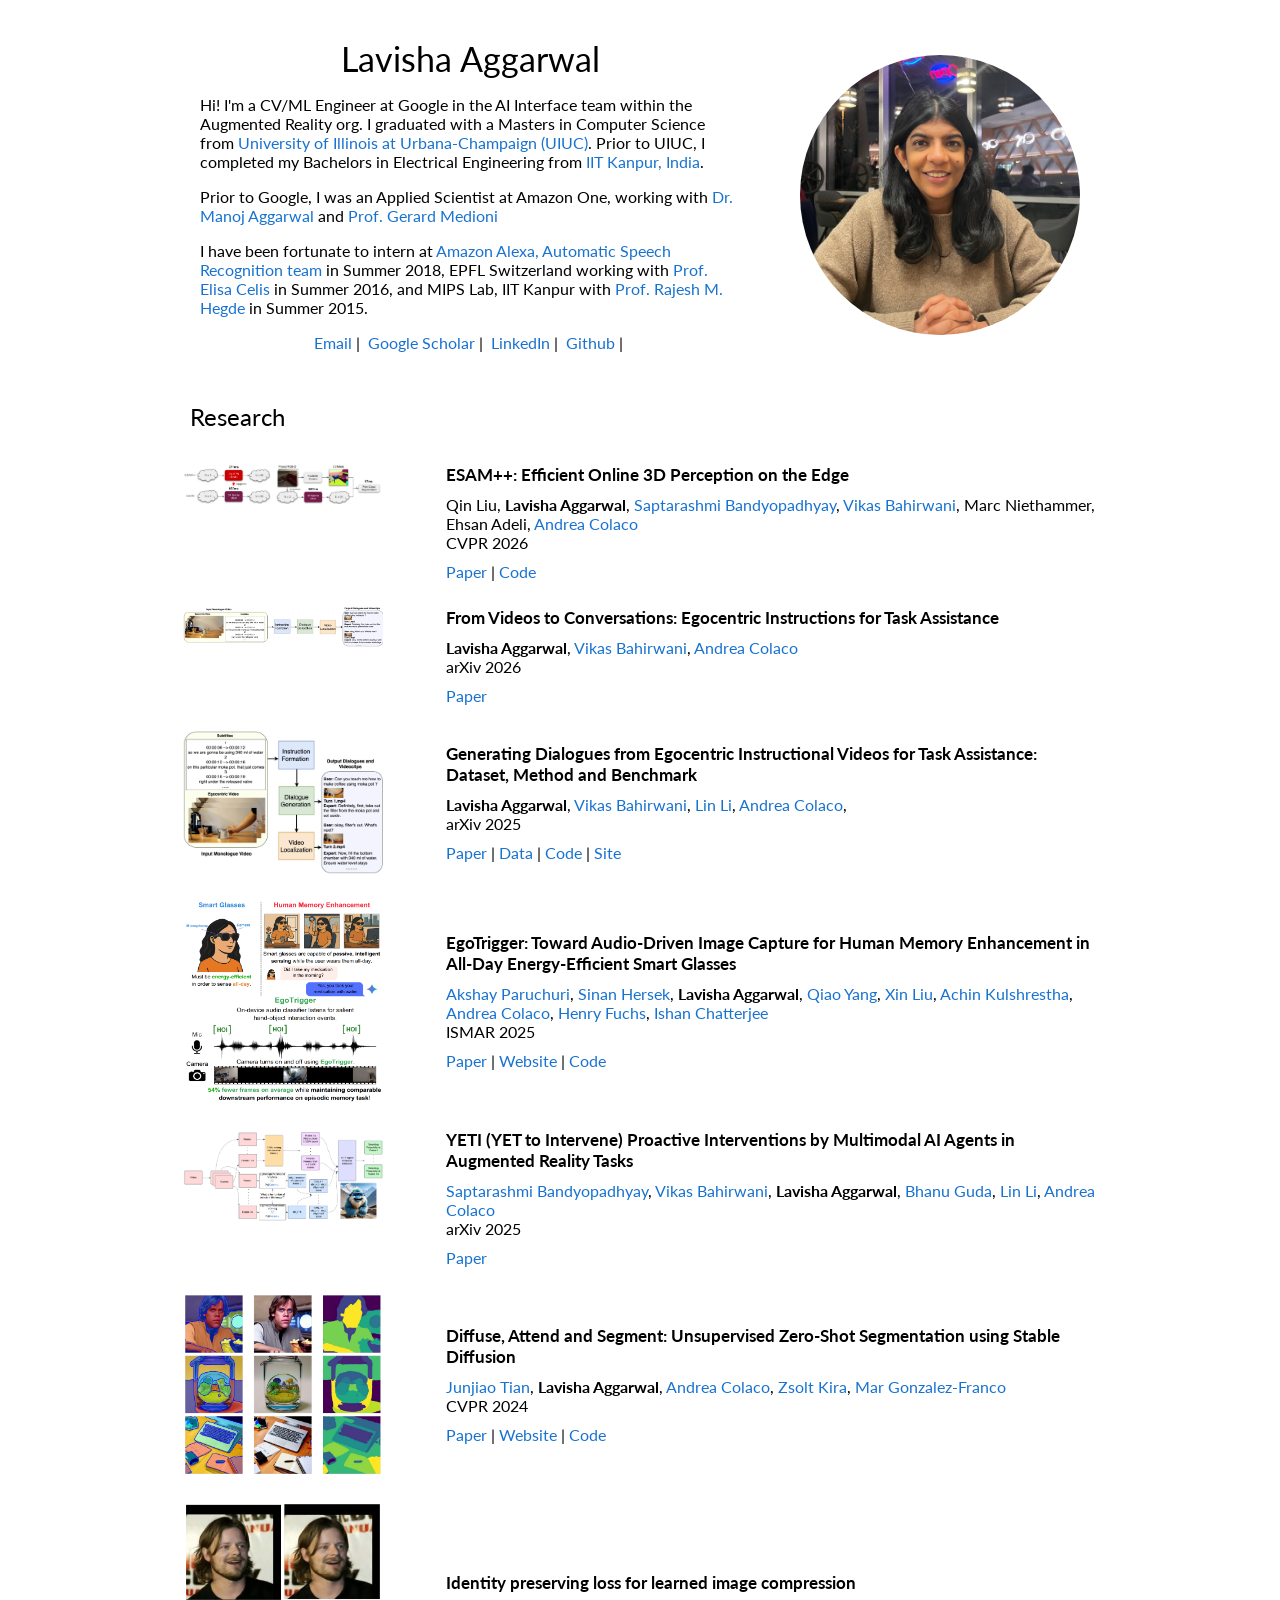
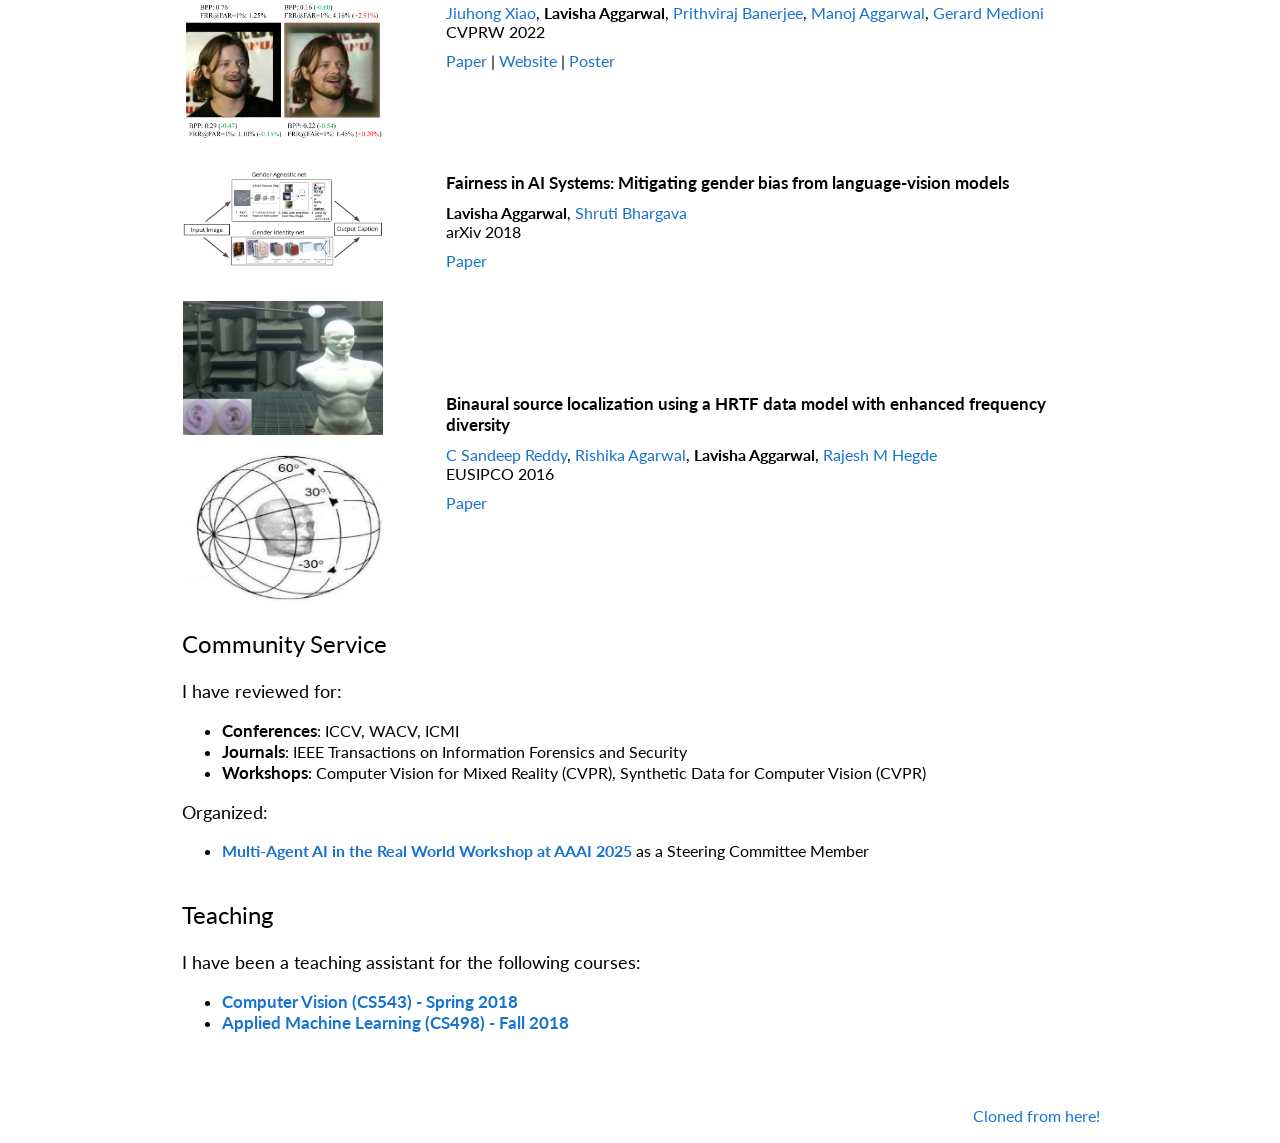
==== index.html @ 03c6832a "Update ESAM++ to published CVPR 2026 venue and paper link - Venue: arXiv 2026 -> CVPR 2026 - Paper l" ====
<!DOCTYPE HTML PUBLIC "-//W3C//DTD HTML 4.01 Transitional//EN">
<html lang="en">

<head>
  <meta http-equiv="Content-Type" content="text/html; charset=UTF-8">
  <meta name="viewport" content="width=device-width, initial-scale=1">
  <meta name="description" content="Lavisha Aggarwal — CV/ML Engineer at Google (AI Interface team, Augmented Reality). MS in Computer Science from UIUC, BTech in Electrical Engineering from IIT Kanpur. Research in computer vision and machine learning.">
  <meta name="author" content="Lavisha Aggarwal">
  <link rel="canonical" href="https://lavishaaggarwal.github.io/">
  <meta name="generator" content="HTML Tidy for Linux/x86 (vers 11 February 2007), see www.w3.org">
  <meta name="google-site-verification" content="XXjK99sZKdpFN8kxwbglvDK8Gbhanfx-QfZGGG_TU1M" />
  <style type="text/css">
    /* Color scheme stolen from Sergey Karayev */

    a {
      color: #1772d0;
      text-decoration: none;
    }

    a:focus,
    a:hover {
      color: #f09228;
      text-decoration: none;
    }

    body,
    td,
    th,
    tr,
    p,
    a {
      font-family: 'Lato', Verdana, Helvetica, sans-serif;
      font-size: 16px
    }

    strong {
      font-family: 'Lato', Verdana, Helvetica, sans-serif;
      font-size: 16px;
    }

    heading {
      font-family: 'Lato', Verdana, Helvetica, sans-serif;
      font-size: 24px;
    }

    papertitle {
      font-family: 'Lato', Verdana, Helvetica, sans-serif;
      font-size: 17px;
      font-weight: 700
    }

    name,
    h1.name {
      font-family: 'Lato', Verdana, Helvetica, sans-serif;
      font-size: 34px;
    }

    h1.name {
      display: inline;
      font-weight: normal;
      margin: 0;
    }

    #paper_img {
      width: 200px;
    }

    .fade {
      transition: opacity .2s ease-in-out;
      -moz-transition: opacity .2s ease-in-out;
      -webkit-transition: opacity .2s ease-in-out;
    }

    span.highlight {
      background-color: #ffffd0;
    }
  </style>
  <title>Lavisha Aggarwal</title>
  <link href='https://fonts.googleapis.com/css?family=Lato:400,700,400italic,700italic' rel='stylesheet' type='text/css'>
  <script type="application/ld+json">
  {
    "@context": "https://schema.org",
    "@type": "Person",
    "name": "Lavisha Aggarwal",
    "url": "https://lavishaaggarwal.github.io/",
    "image": "https://lavishaaggarwal.github.io/images/lavisha.jpg",
    "jobTitle": "CV/ML Engineer",
    "worksFor": { "@type": "Organization", "name": "Google" },
    "alumniOf": [
      { "@type": "CollegeOrUniversity", "name": "University of Illinois at Urbana-Champaign" },
      { "@type": "CollegeOrUniversity", "name": "Indian Institute of Technology Kanpur" }
    ],
    "knowsAbout": ["Computer Vision", "Machine Learning", "Augmented Reality"],
    "sameAs": [
      "https://scholar.google.com/citations?user=YTenfMsAAAAJ&hl=en",
      "https://www.linkedin.com/in/lavisha",
      "https://www.github.com/lavishaaggarwal"
    ]
  }
  </script>
</head>

<body>
  <table width="940" border="0" align="center" cellspacing="0" cellpadding="0">
    <tr>
      <td>
        <table width="100%" align="center" border="0" cellspacing="0" cellpadding="30">
          <tr>
            <td width="67%" valign="middle">
              <div align="center">
                <h1 class="name">Lavisha Aggarwal</h1>
              </div>
              <p>
              	Hi! I'm a CV/ML Engineer at Google in the AI Interface team within the Augmented Reality org. I graduated with a Masters in Computer Science from <a href="https://illinois.edu/">University of Illinois at Urbana-Champaign (UIUC)</a>. Prior to UIUC, I completed my Bachelors in Electrical Engineering from <a href="http://iitk.ac.in/">IIT Kanpur, India</a>.

              	<p>Prior to Google, I was an Applied Scientist at Amazon One, working with <a href="https://acr.iitbombay.org/awards/dr-manoj-aggarwal/">Dr. Manoj Aggarwal </a> and <a href="https://viterbi.usc.edu/directory/faculty/Medioni/Gerard/">Prof. Gerard Medioni</a> 
              </p>
              <p> I have been fortunate to intern at <a href="https://www.amazon.science/tag/alexa/">Amazon Alexa, Automatic Speech Recognition team</a> in Summer 2018, EPFL Switzerland working with <a href="https://statistics.yale.edu/people/elisa-celis/">Prof. Elisa Celis </a> in Summer 2016, and MIPS Lab, IIT Kanpur with <a href="https://rajeshmhegde.com/">Prof. Rajesh M. Hegde </a> in Summer 2015.  
              <p align=center>
                <a href="mailto:lavishaaggarwal1995@gmail.com">Email</a>&nbsp|&nbsp
                <!-- <a href="files/Resume_LavishaAggarwal_2025.pdf">Resume</a>&nbsp|&nbsp -->
                <a href="https://scholar.google.com/citations?user=YTenfMsAAAAJ&hl=en">Google Scholar</a>&nbsp|&nbsp
                <a href="https://www.linkedin.com/in/lavisha">LinkedIn</a>&nbsp|&nbsp
                <a href="https://www.github.com/lavishaaggarwal">Github</a>&nbsp|&nbsp
              </p>
            </td>
            <td width="28%">
              <img width="100%" src="images/lavisha.jpg"
                style="object-fit:cover; width:280px; height:280px; border-radius:50%;">
            </td>
          </tr>
        </table>
        <table width="100%" align="center" border="0" cellspacing="0" cellpadding="20">
          <tr>
            <td width="100%" valign="middle">
              <heading>Research</heading>
            </td>
          </tr>
        </table>
        <!-- width:100%;border:0px;border-spacing:0px;border-collapse:separate;margin-right:auto;margin-left:auto; -->
        <table id="publications" width="100%" align="center" border="0" border-spacing="0" border-collapse="separate"
          cellspacing="0" cellpadding="13">
          <!-- <tr onmouseout="rn_stop()" onmouseover="rn_start()" bgcolor="#ffffd0"> -->
          <!-- <tr bgcolor="#ffffd0"> -->
          <tr>
            <td width="28%" valign="top">
              <img id="paper_img" src='images/esam.png'>
            </td>
            <td width="75%" valign="center">
              <papertitle>ESAM++: Efficient Online 3D Perception on the Edge
              </papertitle>
              <div style="height:10px;font-size:1px;">&nbsp;</div>
              Qin Liu,
              <strong>Lavisha Aggarwal</strong>,
              <a href="https://sites.google.com/corp/view/saptarashmi/">Saptarashmi Bandyopadhyay</a>,
              <a href="https://scholar.google.com/citations?hl=en&user=88-1Y7EAAAAJ">Vikas Bahirwani</a>,
              Marc Niethammer,
              Ehsan Adeli,
              <a href="https://andreacolaco.info/">Andrea Colaco</a>
              <br>
              CVPR 2026
              <div style="height:10px;font-size:1px;">&nbsp;</div>
                <a href="https://openaccess.thecvf.com/content/CVPR2026/html/Liu_ESAM_Efficient_Online_3D_Perception_on_the_Edge_CVPR_2026_paper.html">Paper</a> | <a href="https://github.com/google/esamplusplus">Code</a>
            </td>
          </tr>
          <tr>
            <td width="28%" valign="top">
              <img id="paper_img" src='images/videos2conversations.png'>
            </td>
            <td width="75%" valign="center">
              <papertitle>From Videos to Conversations: Egocentric Instructions for Task Assistance
              </papertitle>
              <div style="height:10px;font-size:1px;">&nbsp;</div>
              <strong>Lavisha Aggarwal</strong>,
              <a href="https://scholar.google.com/citations?hl=en&user=88-1Y7EAAAAJ">Vikas Bahirwani</a>,
              <a href="https://andreacolaco.info/">Andrea Colaco</a>
              <br>
              arXiv 2026
              <div style="height:10px;font-size:1px;">&nbsp;</div>
                <a href="https://arxiv.org/pdf/2602.01038">Paper</a>
            </td>
          </tr>
		  <tr>
            <td width="28%" valign="top">
              <img id="paper_img" src='images/howtodiv.png'>
            </td>
            <td width="75%" valign="center">
              <papertitle>Generating Dialogues from Egocentric Instructional Videos for Task Assistance: Dataset, Method and Benchmark
              </papertitle>
              <div style="height:10px;font-size:1px;">&nbsp;</div>
              <strong>Lavisha Aggarwal</strong>, 
              <a href="https://scholar.google.com/citations?hl=en&user=88-1Y7EAAAAJ">Vikas Bahirwani</a>, 
              <a href="https://scholar.google.ca/citations?hl=en&user=MYMlFmgAAAAJ">Lin Li</a>,  
              <a href="https://andreacolaco.info/">Andrea Colaco</a>, 
	            <br>
              arXiv 2025
              <div style="height:10px;font-size:1px;">&nbsp;</div>
                <a href="https://arxiv.org/pdf/2508.11192">Paper</a> | <a href="https://github.com/google/howtodiv">Data</a> | <a href="https://github.com/google/howtodiv">Code</a> | <a href="https://research.google/pubs/generating-dialogues-from-egocentric-instructional-videos-for-task-assistance-dataset-method-and-benchmark/">Site</a>
            </td>
          </tr>
		  <tr>
            <td width="28%" valign="top">
              <img id="paper_img" src='images/egotrigger.png'>
            </td>
            <td width="75%" valign="center">
              <papertitle>EgoTrigger: Toward Audio-Driven Image Capture for Human Memory Enhancement in All-Day Energy-Efficient Smart Glasses
              </papertitle>
              <div style="height:10px;font-size:1px;">&nbsp;</div>
              <a href="https://akshayparuchuri.com/">Akshay Paruchuri</a>, 
              <a href="https://scholar.google.com/citations?user=6h2mDBUAAAAJ">Sinan Hersek</a>, 
              <strong>Lavisha Aggarwal</strong>, 
              <a>Qiao Yang</a>, 
              <a href="https://xliucs.github.io/">Xin Liu</a>, 
              <a href="https://research.google/people/achin-ace-kulshrestha">Achin Kulshrestha</a>, 
              <a href="https://andreacolaco.info/">Andrea Colaco</a>, 
              <a href="https://cs.unc.edu/person/henry-fuchs/">Henry Fuchs</a>, 
              <a href="https://research.google/people/ishanchatterjee">Ishan Chatterjee</a>
	            <br>
              ISMAR 2025
              <div style="height:10px;font-size:1px;">&nbsp;</div>
                <a href="https://arxiv.org/pdf/2508.01915">Paper</a> | <a href="https://egotrigger.github.io/">Website</a> | <a href="https://github.com/yahskapar/EgoTrigger">Code</a>
            </td>
          </tr>
		  <tr>
            <td width="28%" valign="top">
              <img id="paper_img" src='images/yeti.png'>
            </td>
            <td width="75%" valign="center">
              <papertitle>YETI (YET to Intervene) Proactive Interventions by Multimodal AI Agents in Augmented Reality Tasks
              </papertitle>
              <div style="height:10px;font-size:1px;">&nbsp;</div>
              <a href="https://sites.google.com/corp/view/saptarashmi/">Saptarashmi Bandyopadhyay</a>, 
              <a href="https://scholar.google.com/citations?hl=en&user=88-1Y7EAAAAJ">Vikas Bahirwani</a>, 
              <strong>Lavisha Aggarwal</strong>, 
              <a href="https://bhanu77prakash.github.io/">Bhanu Guda</a>, 
              <a href="https://scholar.google.ca/citations?hl=en&user=MYMlFmgAAAAJ">Lin Li</a>,  
              <a href="https://andreacolaco.info/">  Andrea Colaco</a>
            <br>
              arXiv 2025
              <div style="height:10px;font-size:1px;">&nbsp;</div>
                <a href="https://arxiv.org/pdf/2501.09355">Paper</a> 
            </td>
          </tr>
          <tr>
            <td width="28%" valign="top">
              <img id="paper_img" src='images/diffseg.png'>
            </td>
            <td width="75%" valign="center">
              <papertitle>Diffuse, Attend and Segment: Unsupervised Zero-Shot Segmentation using Stable Diffusion
              </papertitle>
              <div style="height:10px;font-size:1px;">&nbsp;</div>
              <a href="https://potatotian.github.io/">Junjiao Tian</a>, 
              <strong>Lavisha Aggarwal</strong>, 
              <a href="https://andreacolaco.info/">Andrea Colaco</a>, 
              <a href="https://faculty.cc.gatech.edu/~zk15/">Zsolt Kira</a>, 
              <a href="https://margonzalezfranco.github.io/">Mar Gonzalez-Franco</a>
	            <br>
              CVPR 2024
              <div style="height:10px;font-size:1px;">&nbsp;</div>
                <a href="https://arxiv.org/pdf/2308.12469">Paper</a> | <a href="https://sites.google.com/corp/view/diffseg/home/">Website</a> | <a href="https://github.com/google/diffseg">Code</a>
            </td>
          </tr>
          <tr>
            <td width="28%" valign="top">
              <img id="paper_img" src='images/iploss.png'>
            </td>
            <td width="75%" valign="center">
              <papertitle>Identity preserving loss for learned image compression
              </papertitle>
              <div style="height:10px;font-size:1px;">&nbsp;</div>
              <a href="https://xjh19971.github.io/">Jiuhong Xiao</a>,
              <strong>Lavisha Aggarwal</strong>, 
              <a href="https://scholar.google.com/citations?user=ZmDUIeMAAAAJ&hl=en">Prithviraj Banerjee</a>,
              <a href="https://www.amazon.science/author/manoj-aggarwal">Manoj Aggarwal</a>,
              <a href="https://viterbi.usc.edu/directory/faculty/Medioni/Gerard">Gerard Medioni</a>
              <br>
              CVPRW 2022
              <div style="height:10px;font-size:1px;">&nbsp;</div>
              <a href="https://arxiv.org/pdf/2204.10869">Paper</a> | <a href="https://www.amazon.science/publications/identity-preserving-loss-for-learned-image-compression">Website</a> | <a href="https://data.vision.ee.ethz.ch/cvl/ntire22/posters/Xiao_Identity_poster-identity_preserving_loss.pdf">Poster</a>
            </td>
          </tr>
          <tr>
            <td width="28%" valign="top">
              <img id="paper_img" src='images/bias_captioning.png'>
            </td>
            <td width="75%" valign="center">
              <papertitle>Fairness in AI Systems: Mitigating gender bias from language-vision models
              </papertitle>
              <div style="height:10px;font-size:1px;">&nbsp;</div>
              <strong>Lavisha Aggarwal</strong>, 
              <a href="https://shrubh.github.io/">Shruti Bhargava</a>
              <br>
              arXiv 2018
              <div style="height:10px;font-size:1px;">&nbsp;</div>
              <a href="https://arxiv.org/pdf/2305.01888">Paper</a>
            </td>
          </tr>
          <tr>
            <td width="28%" valign="top">
              <img id="paper_img" src='images/bsl_2.jpg'>
            </td>
             <td width="75%" valign="center">
              <papertitle>Binaural source localization using a HRTF data model with enhanced frequency diversity
              </papertitle>
              <div style="height:10px;font-size:1px;">&nbsp;</div>
              <a href="https://www.iitk.ac.in/new/sandeep-reddy-c#">C Sandeep Reddy</a>,
              <a href="https://scholar.google.com/citations?user=DErlbpMAAAAJ&hl=en">Rishika Agarwal</a>,
	          <strong>Lavisha Aggarwal</strong>, 
              <a href="https://rajeshmhegde.com/">Rajesh M Hegde</a>
              <br>
              EUSIPCO 2016
              <div style="height:10px;font-size:1px;">&nbsp;</div>
              <a href="https://eurasip.org/Proceedings/Eusipco/Eusipco2016/papers/1570256234.pdf">Paper</a>
            </td>
          </tr>
        </table>

        <table width="100%" align="center" border="0" cellpadding="10">
          <tr>
            <td width="100%" valign="middle">
              <heading>Community Service</heading>
            </td>
          </tr>
          <tr>
            <td width="75%" valign="center">
              <p>
              <p style="font-size:18px">I have reviewed for:</p>
              <ul>
                <!-- Steering Committee Member - Multi-Agent AI in the Real World Workshop, AAAI 2025 -->
                <li>
                  <papertitle>Conferences</papertitle>: ICCV, WACV, ICMI
                </li>
                <li>
                  <papertitle>Journals</papertitle>: IEEE Transactions on Information Forensics and Security
                </li>
                <li>
                  <papertitle>Workshops</papertitle>: Computer Vision for Mixed Reality (CVPR), Synthetic Data for Computer Vision (CVPR)
                </li>
              </ul>
              </p>
              <p>
              <p style="font-size:18px">Organized:</p>
              <ul>
                <li>
                  <papertitle><a href="https://sites.google.com/corp/view/marw-ai-agents">Multi-Agent AI in the Real World Workshop at AAAI 2025</papertitle> </a> as a Steering Committee Member
                </li>
              </ul>
              </p>

            </td>
          </tr>
        </table>
        <table width="100%" align="center" border="0" cellpadding="10">
          <tr>
            <td width="100%" valign="middle">
              <heading>Teaching</heading>
            </td>
          </tr>
          <tr>
            <td width="75%" valign="center">
              <p>
              <p style="font-size:18px">I have been a teaching assistant for the following courses:</p>
              <ul>
                <li><a href="https://slazebni.cs.illinois.edu/spring18/">
                    <papertitle>Computer Vision (CS543) - Spring 2018</papertitle>
                    <!-- https://slazebni.cs.illinois.edu/fall24/ -->
                  </a></li>
                <li><a href="http://luthuli.cs.uiuc.edu/~daf/courses/AML-18-Fall/aml-home%20copy.html">
                    <papertitle>Applied Machine Learning (CS498) - Fall 2018</papertitle>
                  </a>
                </li>
              </ul>
              </p>
            </td>
          </tr>
        </table>

        <table width="100%" align="center" border="0" cellspacing="0" cellpadding="10">
          <tr>
            <td>
              <br>
              <p align="right">
                <font size="2">
                  <a href="http://www.cs.berkeley.edu/~barron/">Cloned from here!</a>
                </font>
              </p>
            </td>
          </tr>
        </table>

</body>

</html>
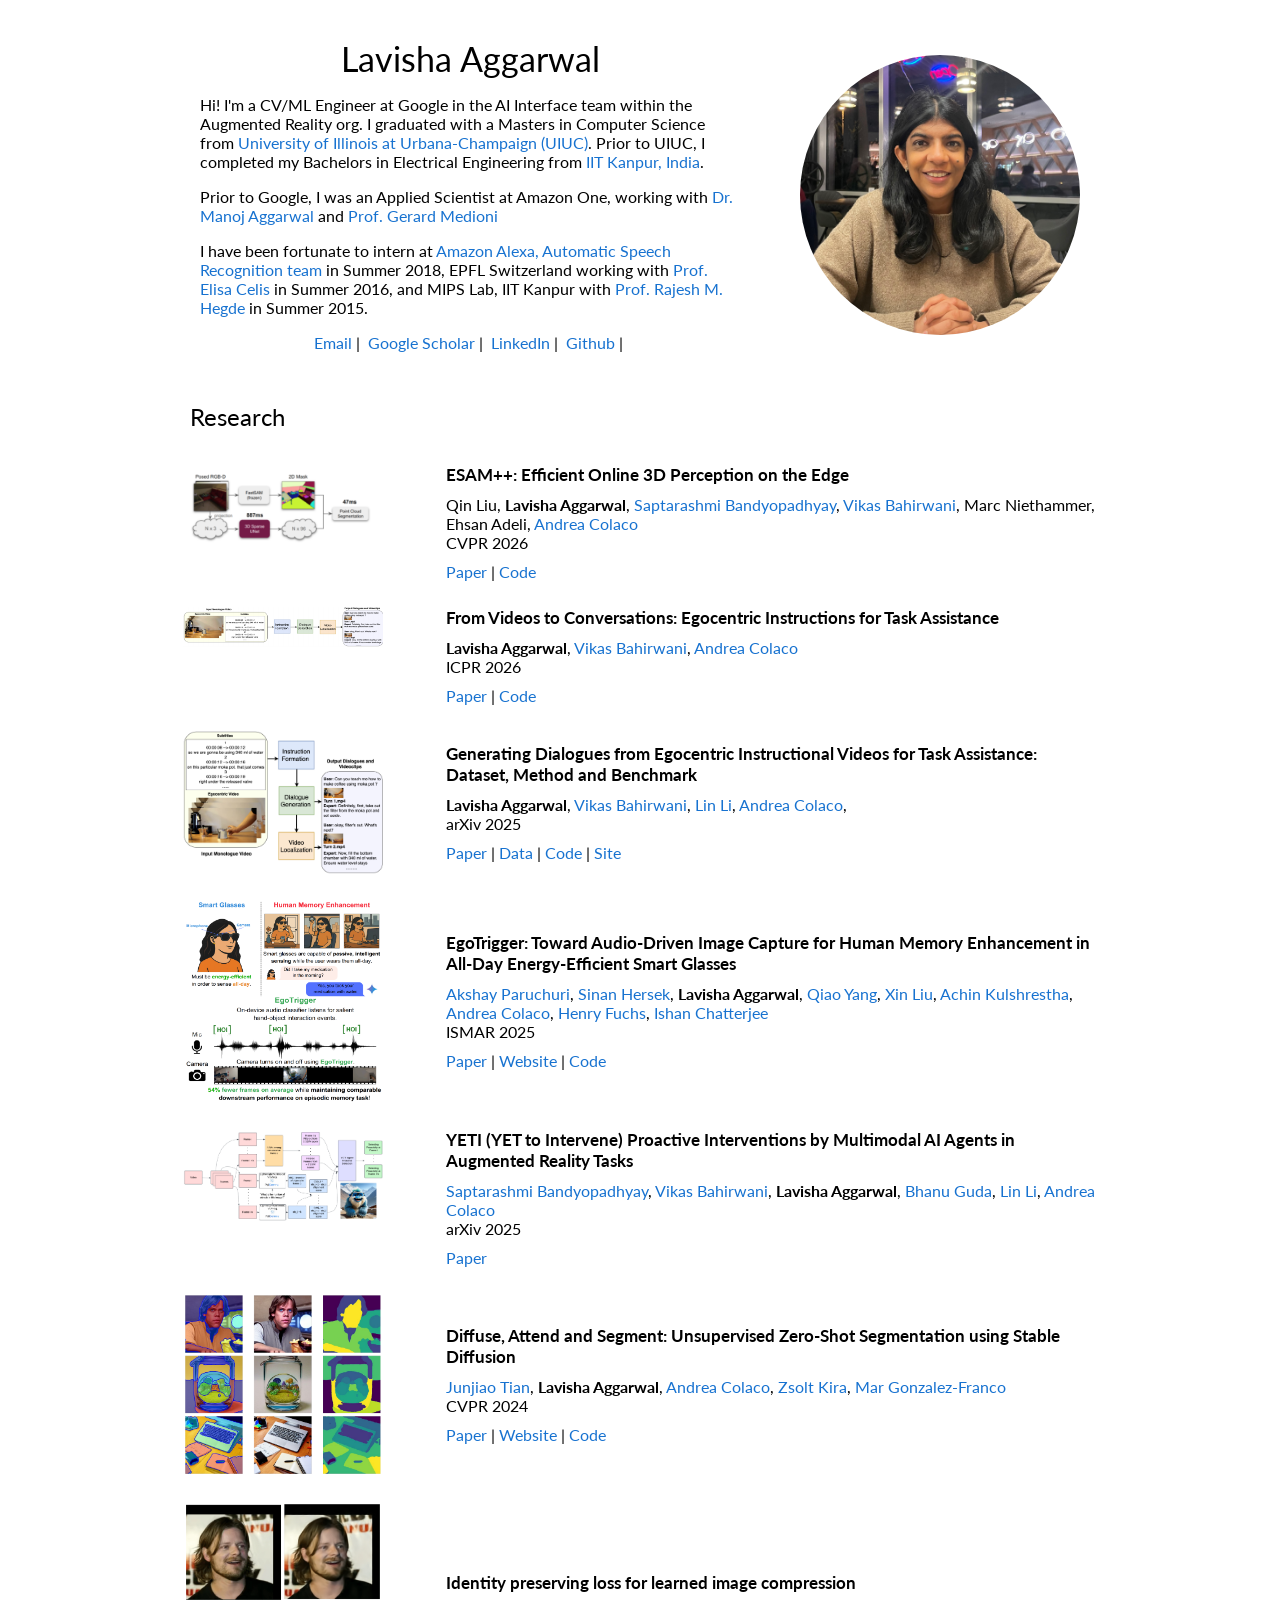
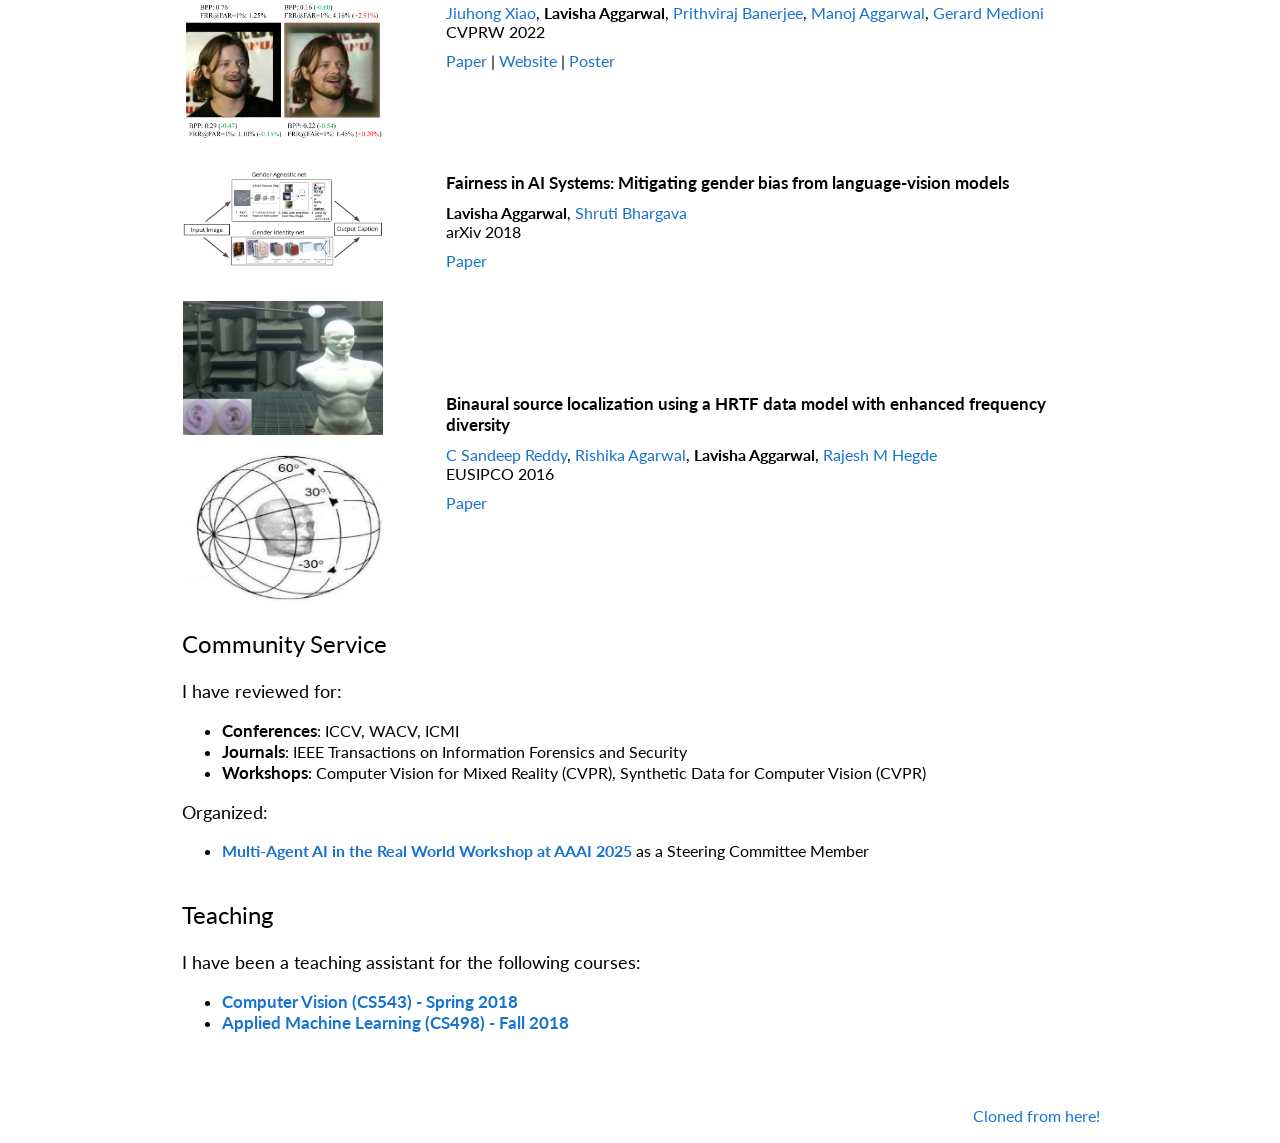
==== commit 1cafde58: "Update From Videos to Conversations: ICPR 2026 venue and code link - Venue: arXiv 2026 -> ICPR 2026 " ====
--- a/index.html
+++ b/index.html
@@ -175,9 +175,9 @@
               <a href="https://scholar.google.com/citations?hl=en&user=88-1Y7EAAAAJ">Vikas Bahirwani</a>,
               <a href="https://andreacolaco.info/">Andrea Colaco</a>
               <br>
-              arXiv 2026
-              <div style="height:10px;font-size:1px;">&nbsp;</div>
-                <a href="https://arxiv.org/pdf/2602.01038">Paper</a>
+              ICPR 2026
+              <div style="height:10px;font-size:1px;">&nbsp;</div>
+                <a href="https://arxiv.org/pdf/2602.01038">Paper</a> | <a href="https://github.com/google/howtodiv/tree/main/data">Code</a>
             </td>
           </tr>
 		  <tr>
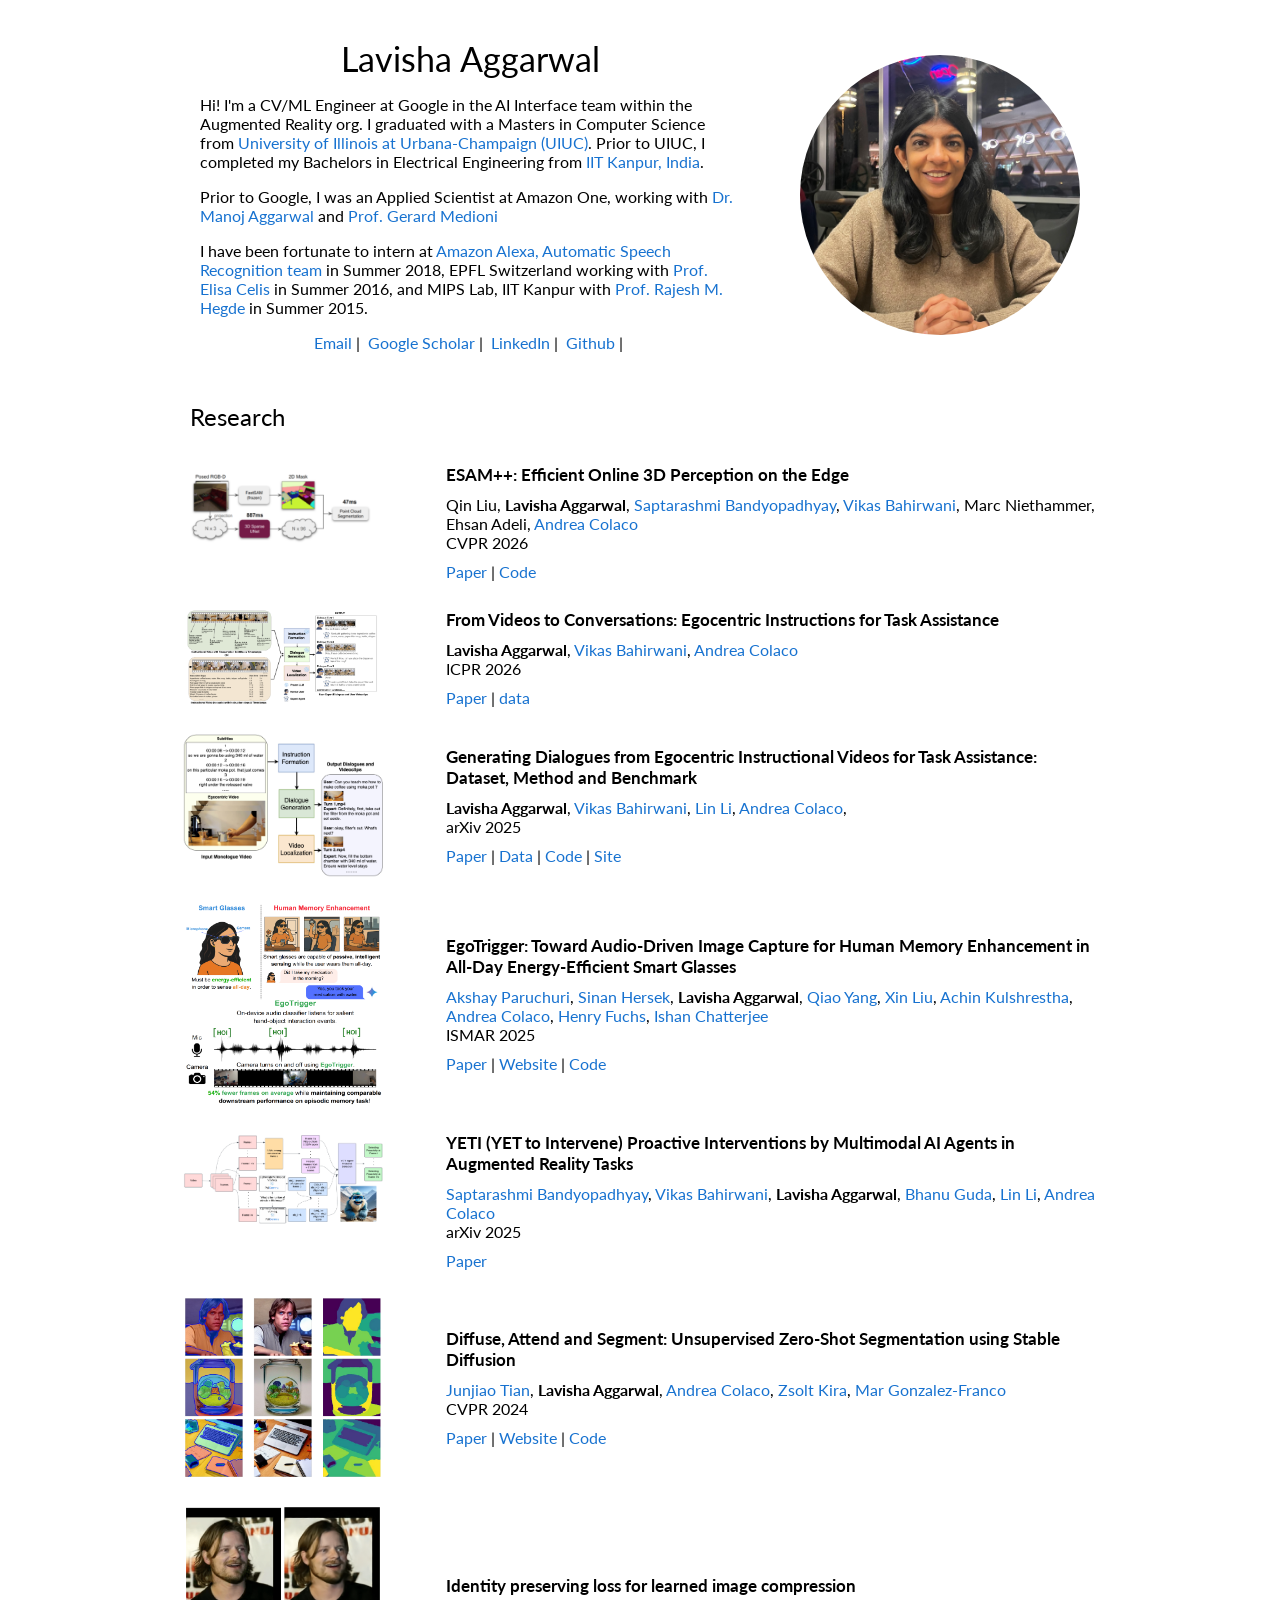
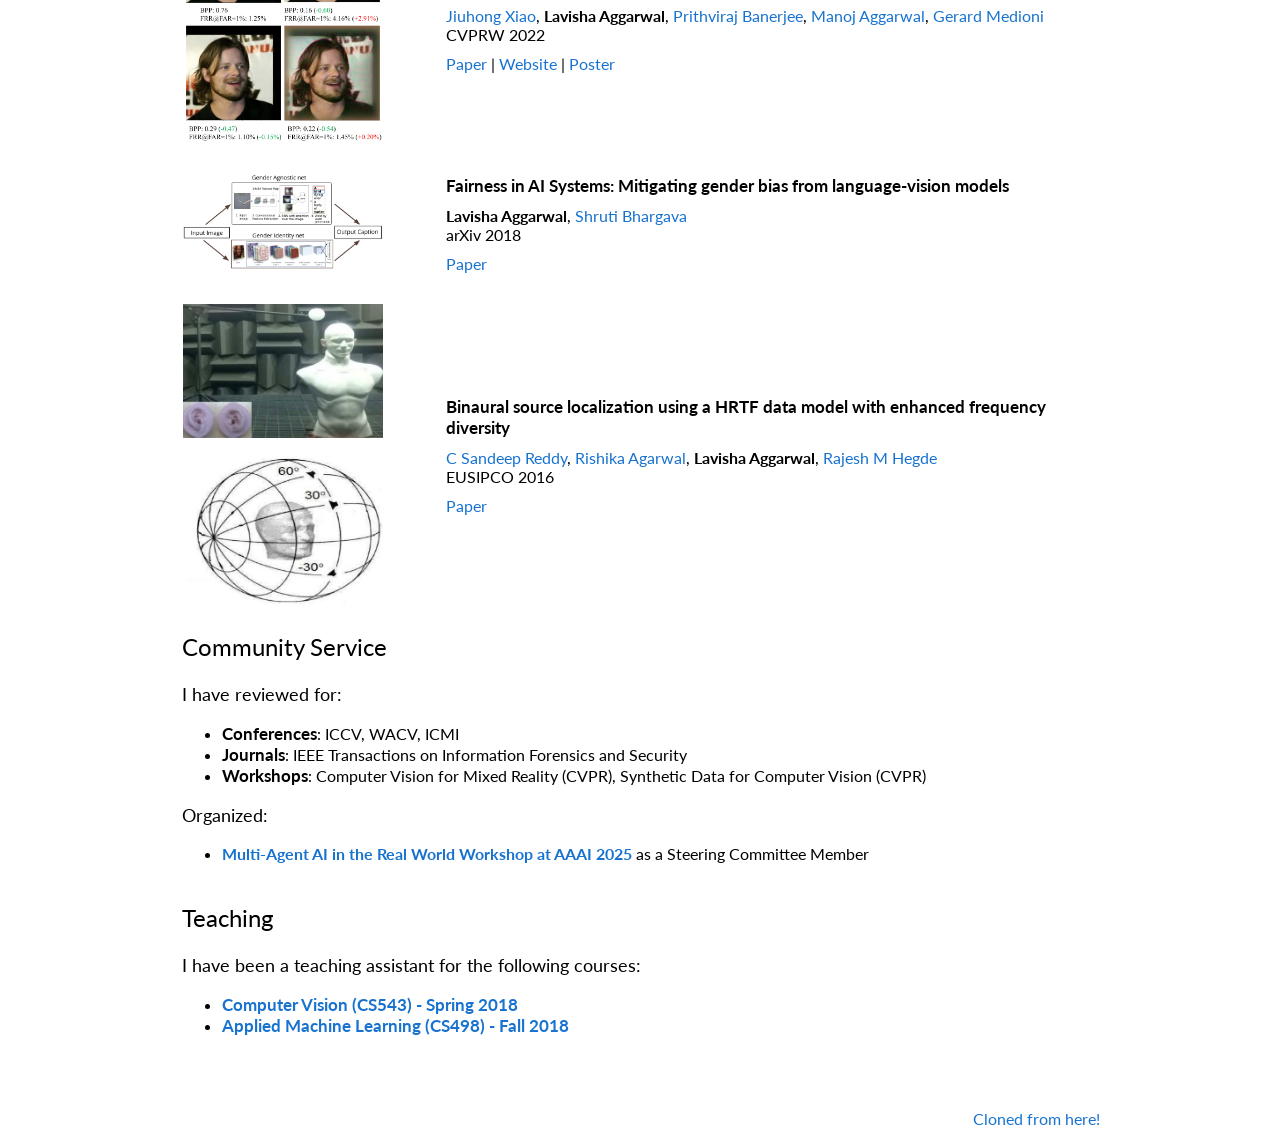
==== commit 73962608: "Update From Videos to Conversations thumbnail and link label - Use author-provided full method figur" ====
--- a/index.html
+++ b/index.html
@@ -177,7 +177,7 @@
               <br>
               ICPR 2026
               <div style="height:10px;font-size:1px;">&nbsp;</div>
-                <a href="https://arxiv.org/pdf/2602.01038">Paper</a> | <a href="https://github.com/google/howtodiv/tree/main/data">Code</a>
+                <a href="https://arxiv.org/pdf/2602.01038">Paper</a> | <a href="https://github.com/google/howtodiv/tree/main/data">data</a>
             </td>
           </tr>
 		  <tr>
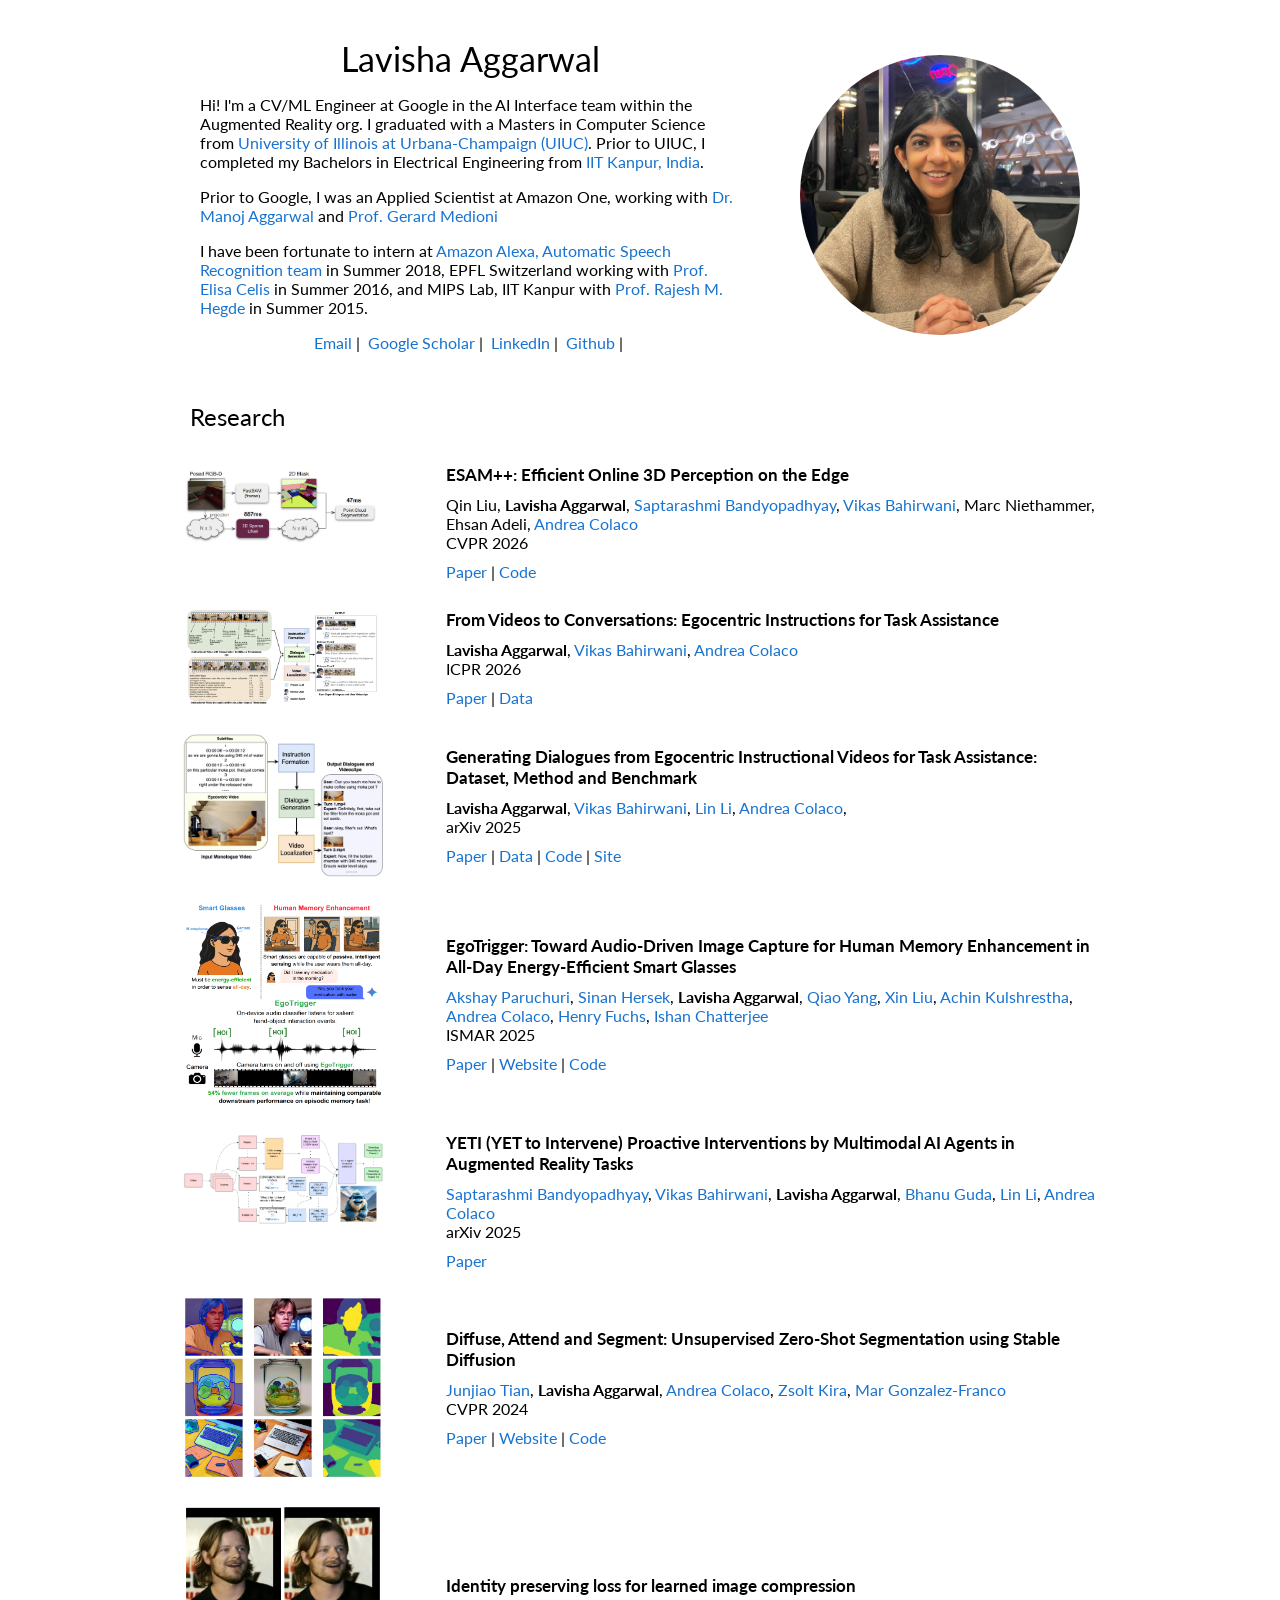
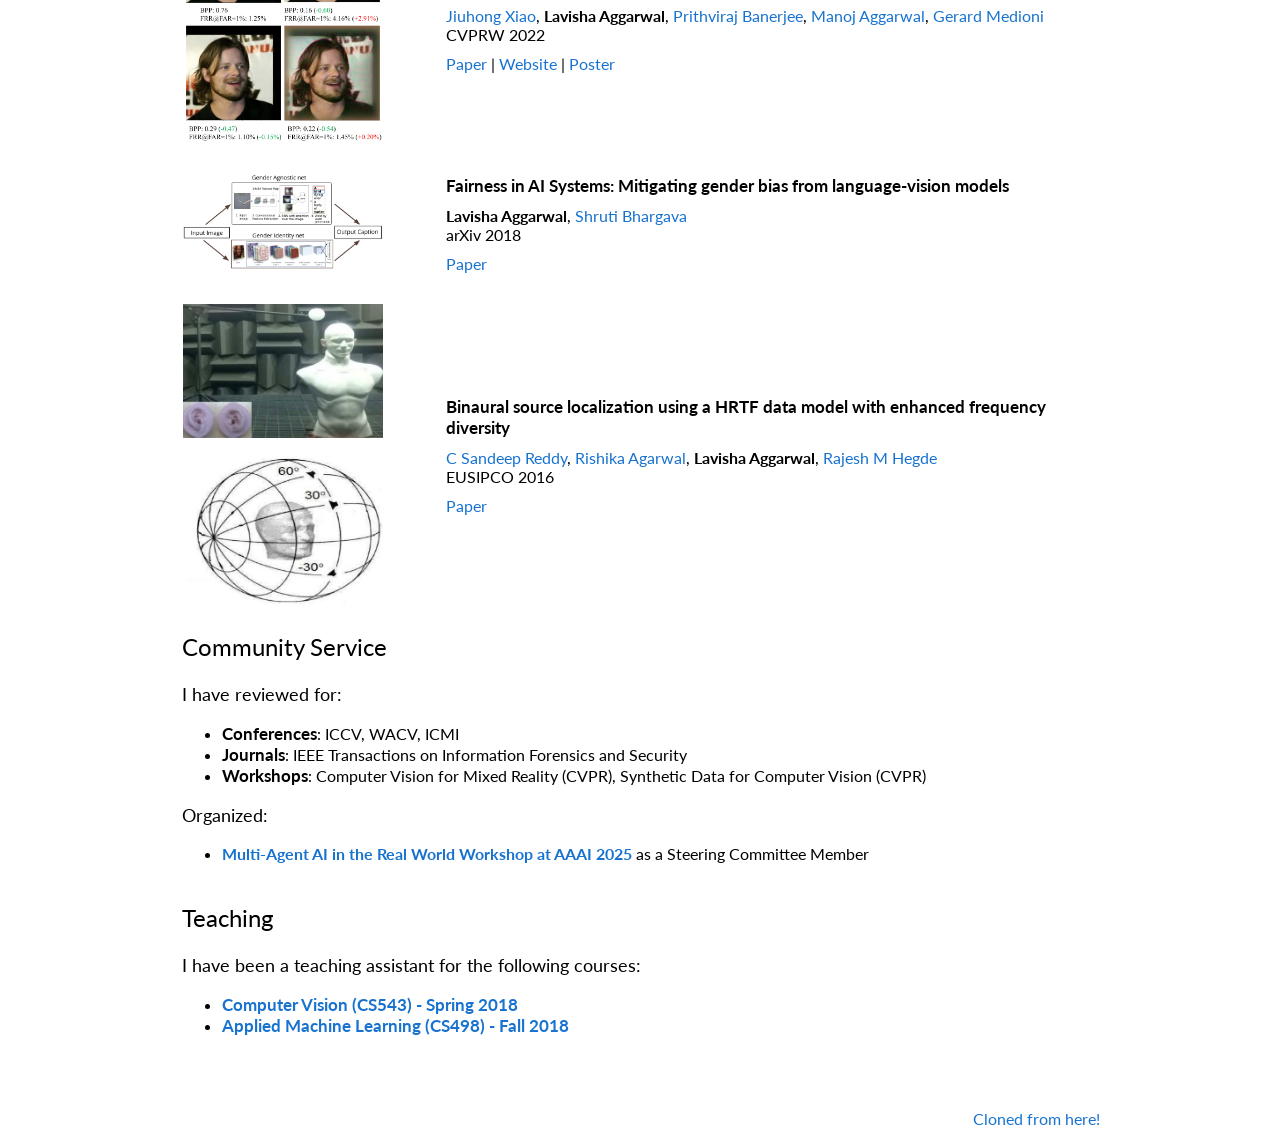
==== commit 8f860762: "Change link text from 'data' to 'Data'" ====
--- a/index.html
+++ b/index.html
@@ -177,7 +177,7 @@
               <br>
               ICPR 2026
               <div style="height:10px;font-size:1px;">&nbsp;</div>
-                <a href="https://arxiv.org/pdf/2602.01038">Paper</a> | <a href="https://github.com/google/howtodiv/tree/main/data">data</a>
+                <a href="https://arxiv.org/pdf/2602.01038">Paper</a> | <a href="https://github.com/google/howtodiv/tree/main/data">Data</a>
             </td>
           </tr>
 		  <tr>
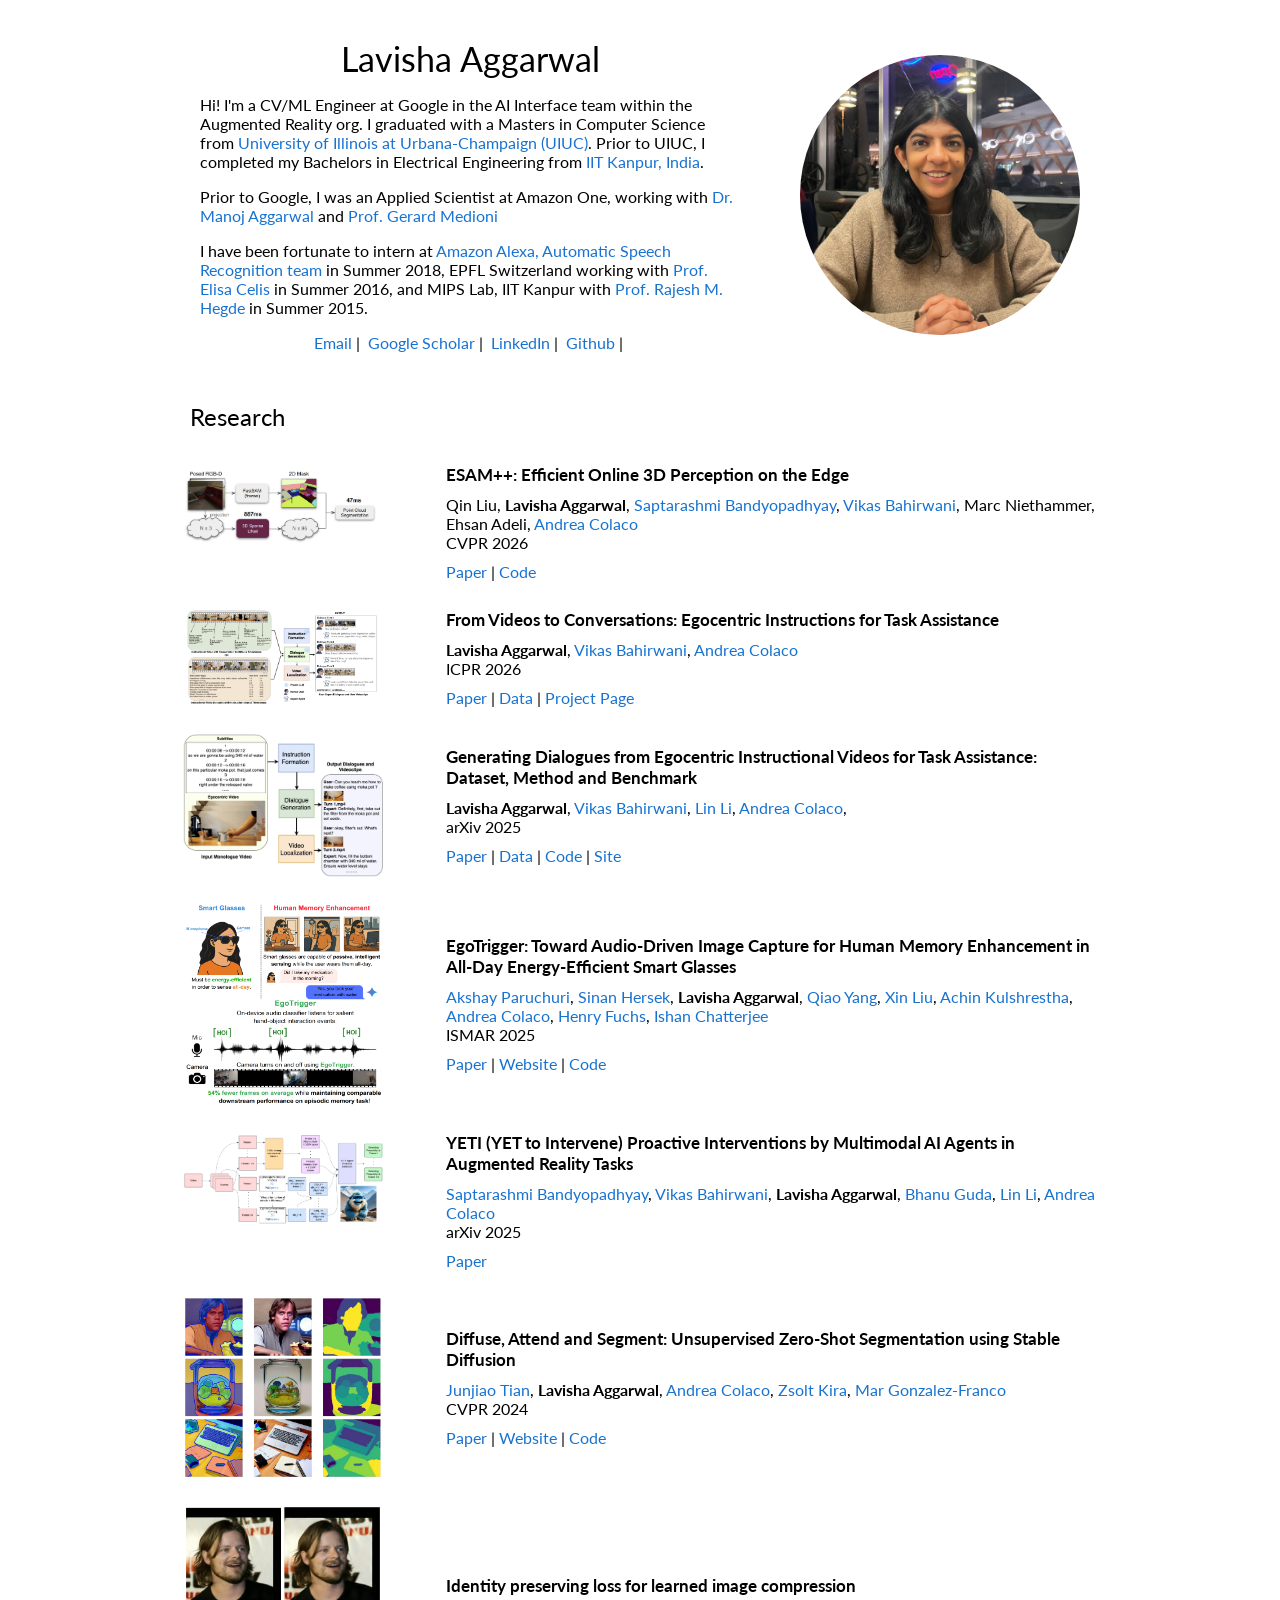
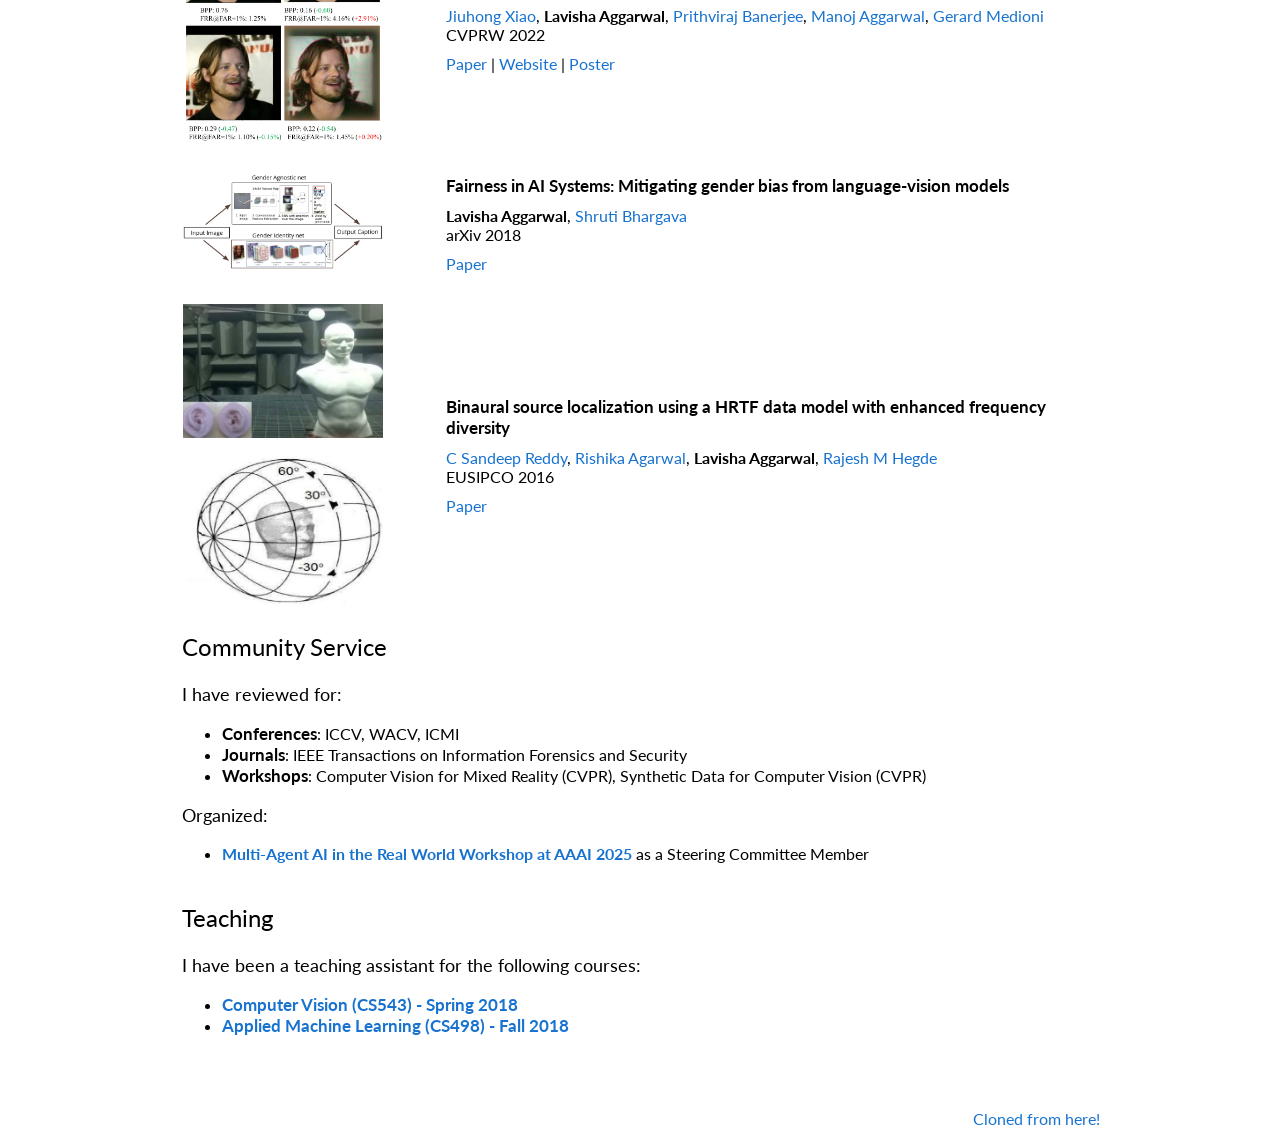
==== commit 31e3d2e4: "Add HowToDIV paper project page and homepage link" ====
--- a/index.html
+++ b/index.html
@@ -115,7 +115,7 @@
 
               	<p>Prior to Google, I was an Applied Scientist at Amazon One, working with <a href="https://acr.iitbombay.org/awards/dr-manoj-aggarwal/">Dr. Manoj Aggarwal </a> and <a href="https://viterbi.usc.edu/directory/faculty/Medioni/Gerard/">Prof. Gerard Medioni</a> 
               </p>
-              <p> I have been fortunate to intern at <a href="https://www.amazon.science/tag/alexa/">Amazon Alexa, Automatic Speech Recognition team</a> in Summer 2018, EPFL Switzerland working with <a href="https://statistics.yale.edu/people/elisa-celis/">Prof. Elisa Celis </a> in Summer 2016, and MIPS Lab, IIT Kanpur with <a href="https://rajeshmhegde.com/">Prof. Rajesh M. Hegde </a> in Summer 2015.  
+              <p> I have been fortunate to intern at <a href="https://www.amazon.science/tag/alexa/">Amazon Alexa, Automatic Speech Recognition team</a> in Summer 2018, EPFL Switzerland working with <a href="https://economics.yale.edu/people/elisa-celis">Prof. Elisa Celis </a> in Summer 2016, and MIPS Lab, IIT Kanpur with <a href="https://rajeshmhegde.com/">Prof. Rajesh M. Hegde </a> in Summer 2015.  
               <p align=center>
                 <a href="mailto:lavishaaggarwal1995@gmail.com">Email</a>&nbsp|&nbsp
                 <!-- <a href="files/Resume_LavishaAggarwal_2025.pdf">Resume</a>&nbsp|&nbsp -->
@@ -177,7 +177,7 @@
               <br>
               ICPR 2026
               <div style="height:10px;font-size:1px;">&nbsp;</div>
-                <a href="https://arxiv.org/pdf/2602.01038">Paper</a> | <a href="https://github.com/google/howtodiv/tree/main/data">Data</a>
+                <a href="https://arxiv.org/pdf/2602.01038">Paper</a> | <a href="https://github.com/google/howtodiv/tree/main/data">Data</a> | <a href="howtodiv/">Project Page</a>
             </td>
           </tr>
 		  <tr>
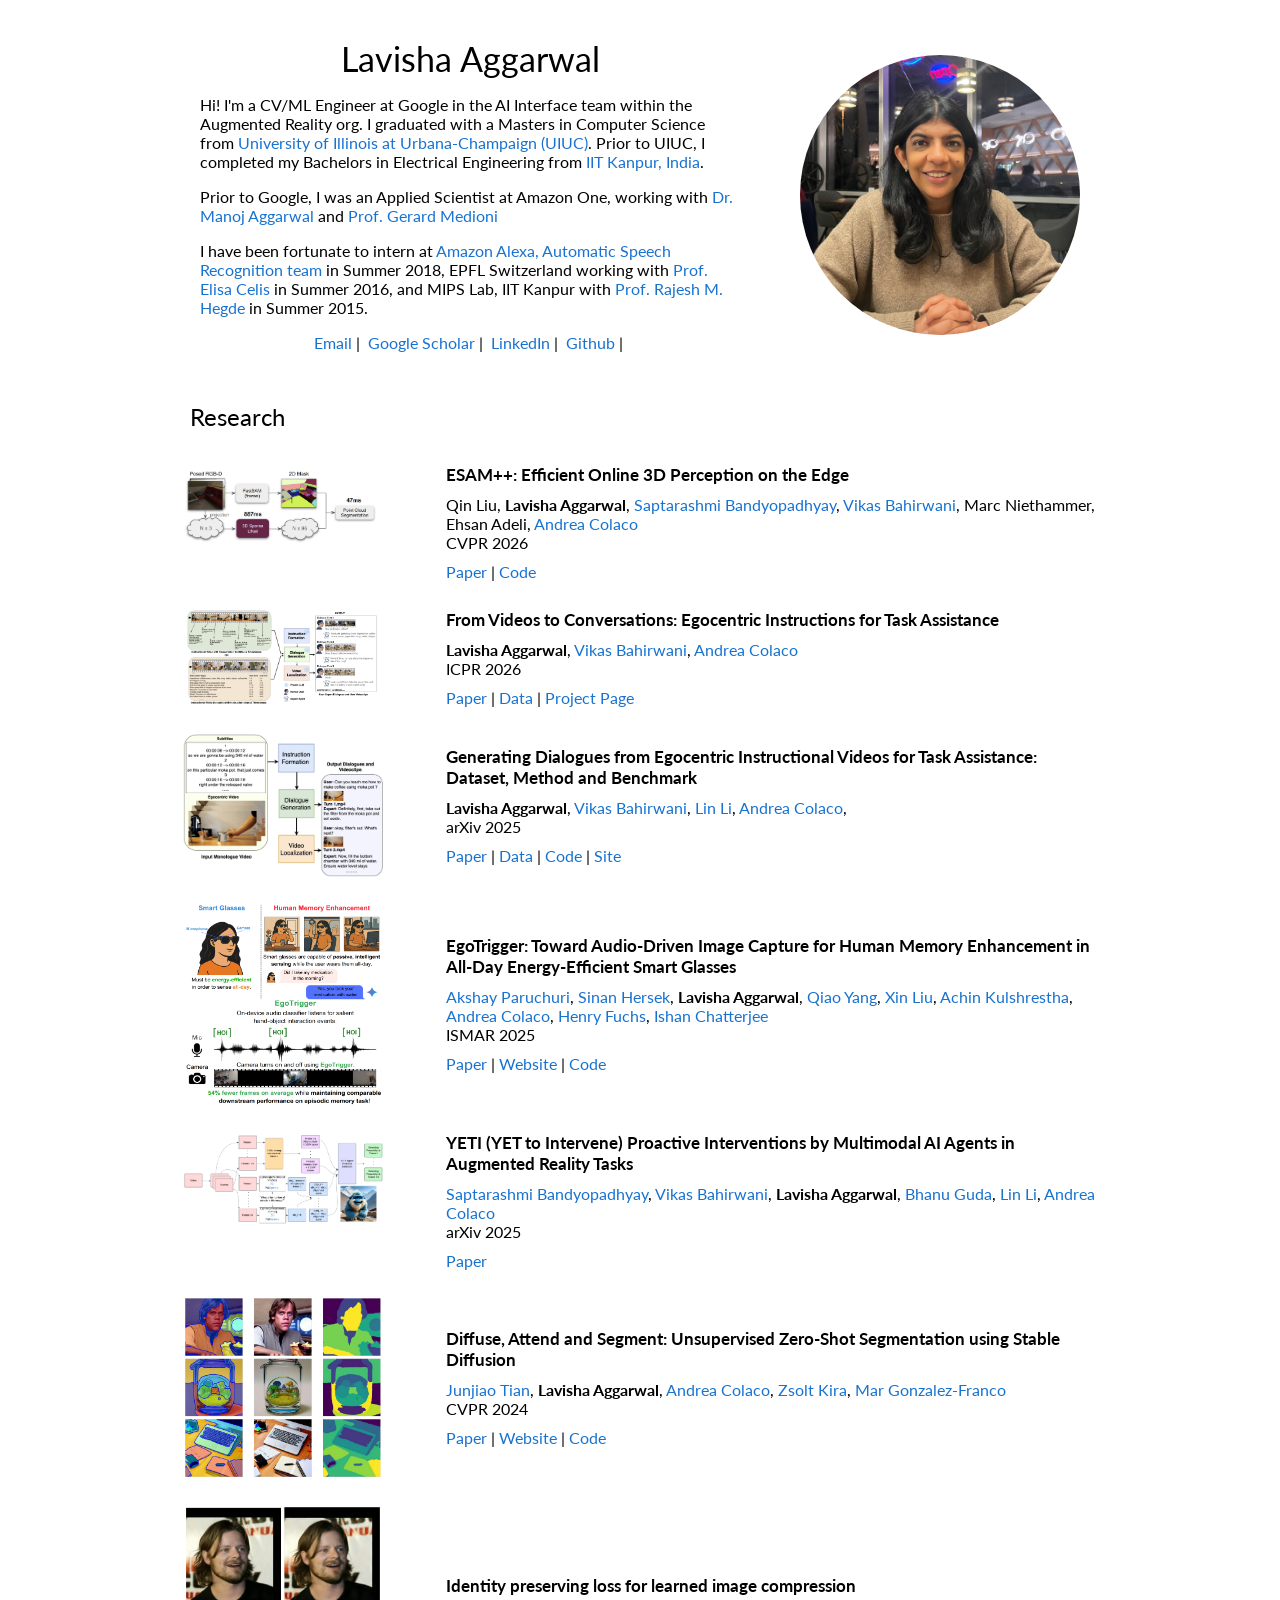
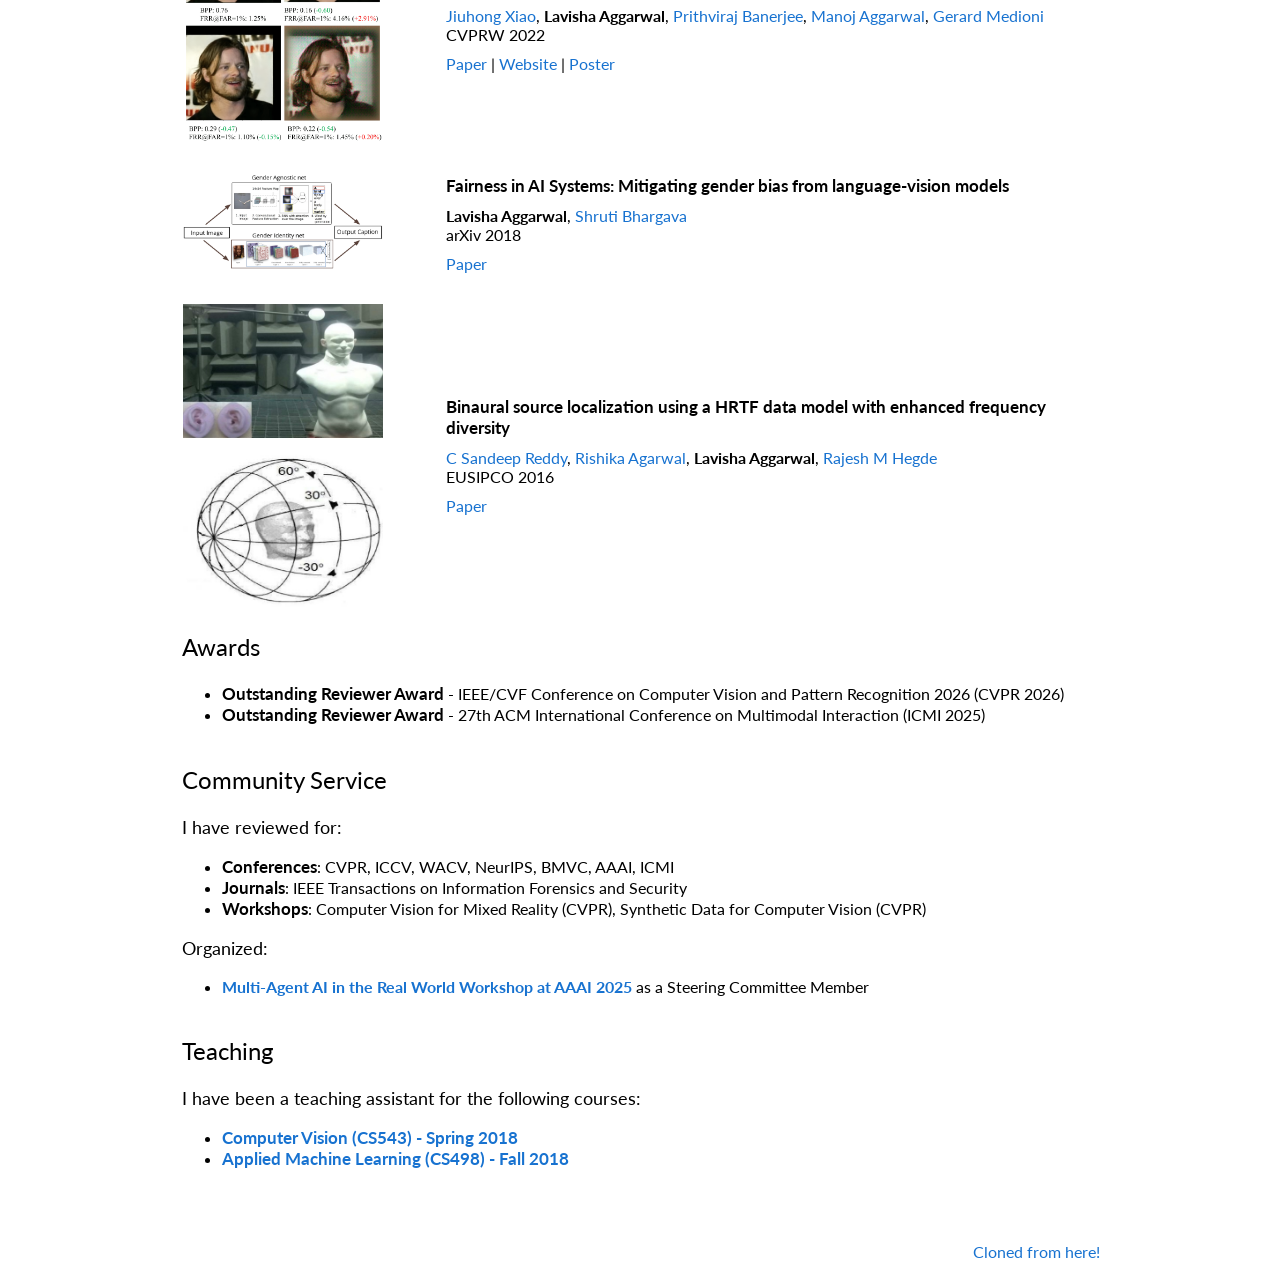
==== commit f738f90d: "Update reviewing service and add outstanding reviewer awards" ====
--- a/index.html
+++ b/index.html
@@ -318,6 +318,22 @@
         <table width="100%" align="center" border="0" cellpadding="10">
           <tr>
             <td width="100%" valign="middle">
+              <heading>Awards</heading>
+            </td>
+          </tr>
+          <tr>
+            <td width="100%" valign="middle">
+              <ul>
+                <li><papertitle>Outstanding Reviewer Award</papertitle> - IEEE/CVF Conference on Computer Vision and Pattern Recognition 2026 (CVPR 2026)</li>
+                <li><papertitle>Outstanding Reviewer Award</papertitle> - 27th ACM International Conference on Multimodal Interaction (ICMI 2025)</li>
+              </ul>
+            </td>
+          </tr>
+        </table>
+
+        <table width="100%" align="center" border="0" cellpadding="10">
+          <tr>
+            <td width="100%" valign="middle">
               <heading>Community Service</heading>
             </td>
           </tr>
@@ -328,7 +344,7 @@
               <ul>
                 <!-- Steering Committee Member - Multi-Agent AI in the Real World Workshop, AAAI 2025 -->
                 <li>
-                  <papertitle>Conferences</papertitle>: ICCV, WACV, ICMI
+                  <papertitle>Conferences</papertitle>: CVPR, ICCV, WACV, NeurIPS, BMVC, AAAI, ICMI
                 </li>
                 <li>
                   <papertitle>Journals</papertitle>: IEEE Transactions on Information Forensics and Security
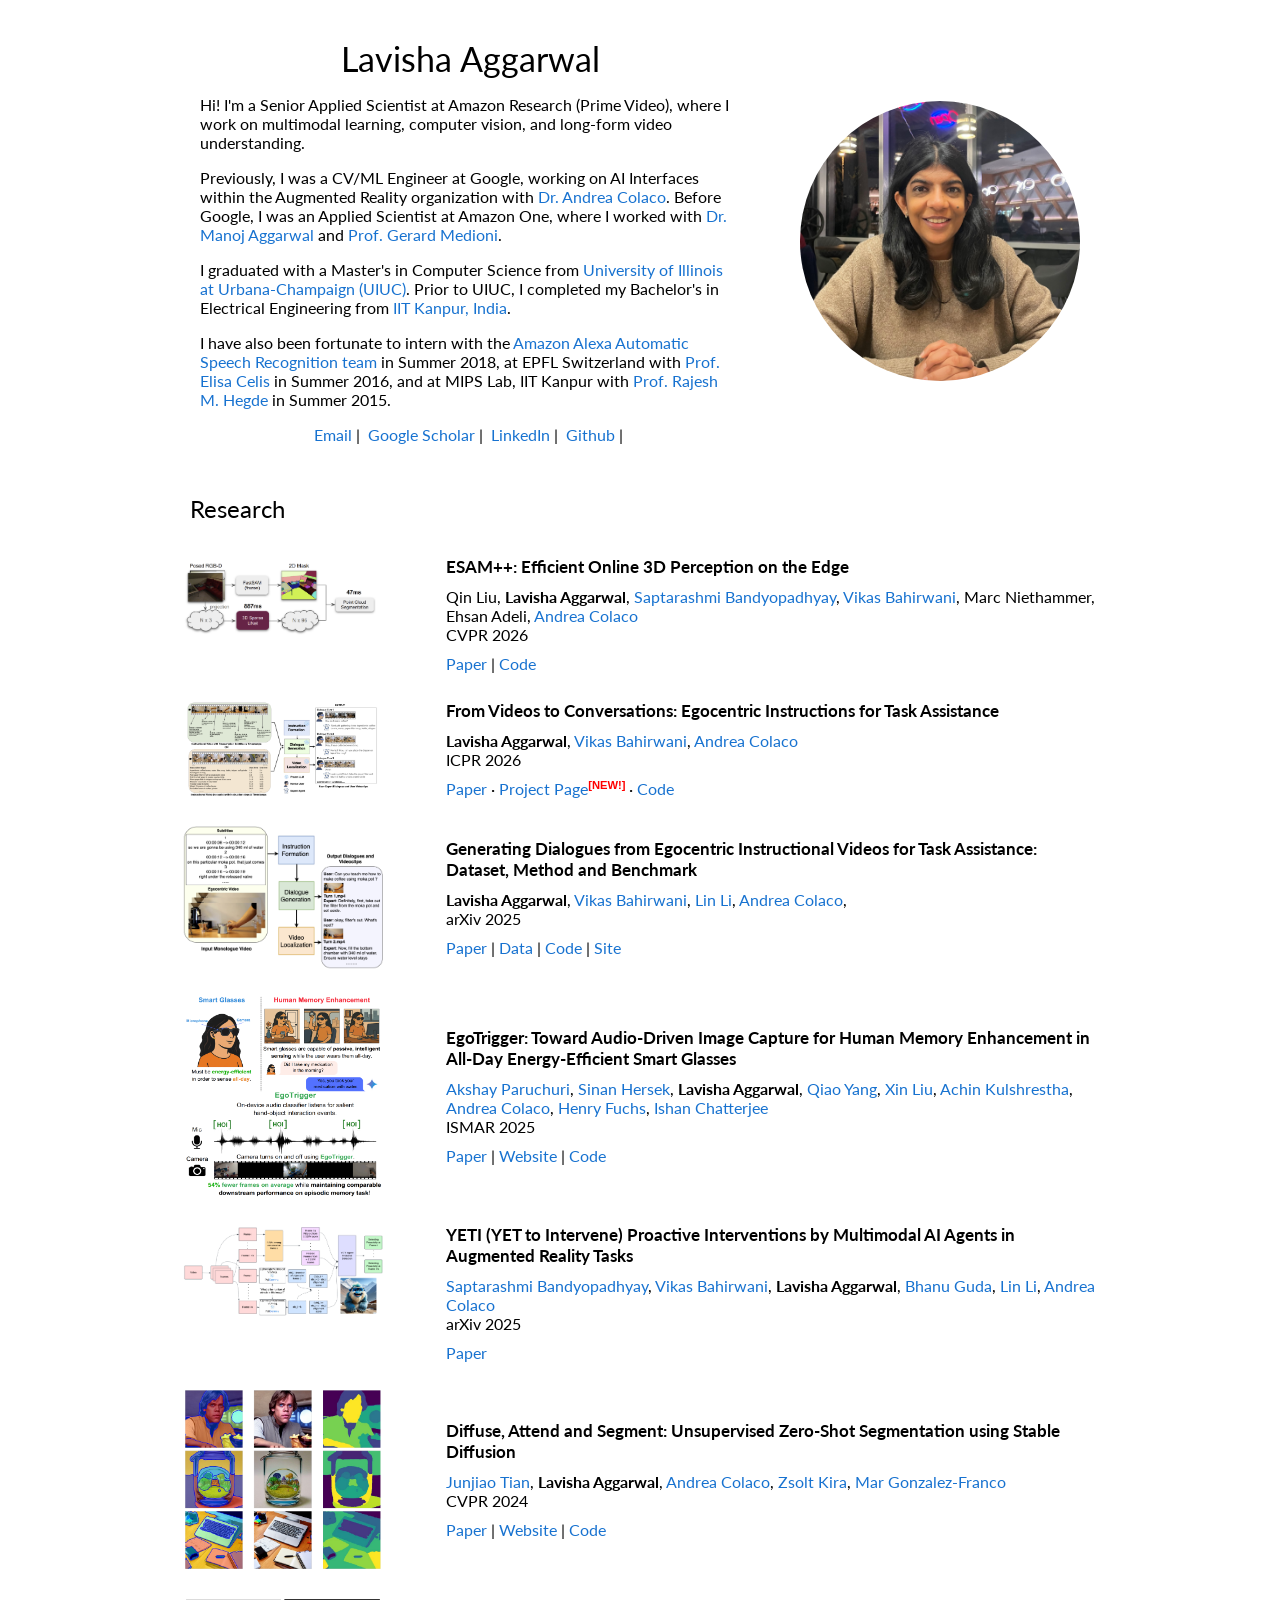
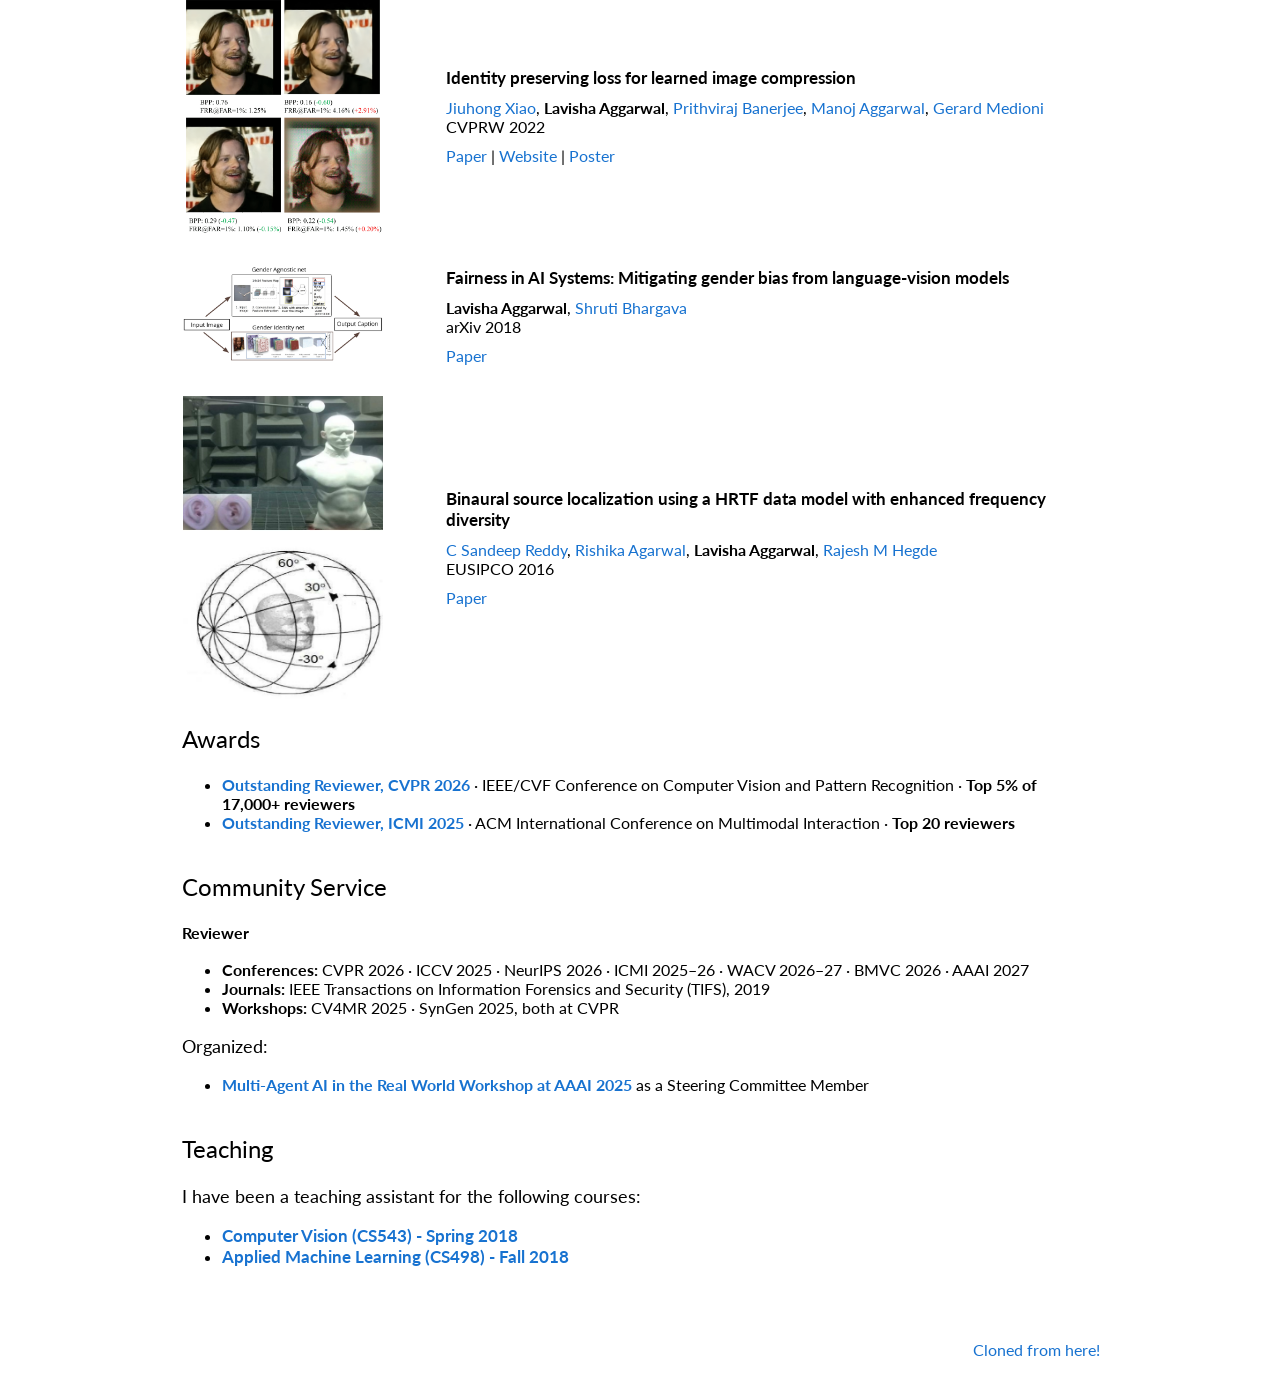
==== commit d810060d: "Update biography, reviewer awards, service, and project links" ====
--- a/index.html
+++ b/index.html
@@ -4,7 +4,7 @@
 <head>
   <meta http-equiv="Content-Type" content="text/html; charset=UTF-8">
   <meta name="viewport" content="width=device-width, initial-scale=1">
-  <meta name="description" content="Lavisha Aggarwal — CV/ML Engineer at Google (AI Interface team, Augmented Reality). MS in Computer Science from UIUC, BTech in Electrical Engineering from IIT Kanpur. Research in computer vision and machine learning.">
+  <meta name="description" content="Lavisha Aggarwal, Senior Applied Scientist at Amazon Research (Prime Video), working on multimodal learning and long-form video understanding. MS in Computer Science from UIUC and Bachelor's in Electrical Engineering from IIT Kanpur.">
   <meta name="author" content="Lavisha Aggarwal">
   <link rel="canonical" href="https://lavishaaggarwal.github.io/">
   <meta name="generator" content="HTML Tidy for Linux/x86 (vers 11 February 2007), see www.w3.org">
@@ -84,13 +84,13 @@
     "name": "Lavisha Aggarwal",
     "url": "https://lavishaaggarwal.github.io/",
     "image": "https://lavishaaggarwal.github.io/images/lavisha.jpg",
-    "jobTitle": "CV/ML Engineer",
-    "worksFor": { "@type": "Organization", "name": "Google" },
+    "jobTitle": "Senior Applied Scientist",
+    "worksFor": { "@type": "Organization", "name": "Amazon Research (Prime Video)" },
     "alumniOf": [
       { "@type": "CollegeOrUniversity", "name": "University of Illinois at Urbana-Champaign" },
       { "@type": "CollegeOrUniversity", "name": "Indian Institute of Technology Kanpur" }
     ],
-    "knowsAbout": ["Computer Vision", "Machine Learning", "Augmented Reality"],
+    "knowsAbout": ["Multimodal Learning", "Long-form Video Understanding", "Computer Vision", "Machine Learning", "Augmented Reality"],
     "sameAs": [
       "https://scholar.google.com/citations?user=YTenfMsAAAAJ&hl=en",
       "https://www.linkedin.com/in/lavisha",
@@ -110,12 +110,10 @@
               <div align="center">
                 <h1 class="name">Lavisha Aggarwal</h1>
               </div>
-              <p>
-              	Hi! I'm a CV/ML Engineer at Google in the AI Interface team within the Augmented Reality org. I graduated with a Masters in Computer Science from <a href="https://illinois.edu/">University of Illinois at Urbana-Champaign (UIUC)</a>. Prior to UIUC, I completed my Bachelors in Electrical Engineering from <a href="http://iitk.ac.in/">IIT Kanpur, India</a>.
-
-              	<p>Prior to Google, I was an Applied Scientist at Amazon One, working with <a href="https://acr.iitbombay.org/awards/dr-manoj-aggarwal/">Dr. Manoj Aggarwal </a> and <a href="https://viterbi.usc.edu/directory/faculty/Medioni/Gerard/">Prof. Gerard Medioni</a> 
-              </p>
-              <p> I have been fortunate to intern at <a href="https://www.amazon.science/tag/alexa/">Amazon Alexa, Automatic Speech Recognition team</a> in Summer 2018, EPFL Switzerland working with <a href="https://economics.yale.edu/people/elisa-celis">Prof. Elisa Celis </a> in Summer 2016, and MIPS Lab, IIT Kanpur with <a href="https://rajeshmhegde.com/">Prof. Rajesh M. Hegde </a> in Summer 2015.  
+              <p>Hi! I'm a Senior Applied Scientist at Amazon Research (Prime Video), where I work on multimodal learning, computer vision, and long-form video understanding.</p>
+              <p>Previously, I was a CV/ML Engineer at Google, working on AI Interfaces within the Augmented Reality organization with <a href="https://www.linkedin.com/in/andrea-colaco/">Dr. Andrea Colaco</a>. Before Google, I was an Applied Scientist at Amazon One, where I worked with <a href="https://acr.iitbombay.org/awards/dr-manoj-aggarwal/">Dr. Manoj Aggarwal</a> and <a href="https://viterbi.usc.edu/directory/faculty/Medioni/Gerard/">Prof. Gerard Medioni</a>.</p>
+              <p>I graduated with a Master's in Computer Science from <a href="https://illinois.edu/">University of Illinois at Urbana-Champaign (UIUC)</a>. Prior to UIUC, I completed my Bachelor's in Electrical Engineering from <a href="http://iitk.ac.in/">IIT Kanpur, India</a>.</p>
+              <p>I have also been fortunate to intern with the <a href="https://www.amazon.science/tag/alexa/">Amazon Alexa Automatic Speech Recognition team</a> in Summer 2018, at EPFL Switzerland with <a href="https://economics.yale.edu/people/elisa-celis">Prof. Elisa Celis</a> in Summer 2016, and at MIPS Lab, IIT Kanpur with <a href="https://rajeshmhegde.com/">Prof. Rajesh M. Hegde</a> in Summer 2015.</p>
               <p align=center>
                 <a href="mailto:lavishaaggarwal1995@gmail.com">Email</a>&nbsp|&nbsp
                 <!-- <a href="files/Resume_LavishaAggarwal_2025.pdf">Resume</a>&nbsp|&nbsp -->
@@ -177,7 +175,7 @@
               <br>
               ICPR 2026
               <div style="height:10px;font-size:1px;">&nbsp;</div>
-                <a href="https://arxiv.org/pdf/2602.01038">Paper</a> | <a href="https://github.com/google/howtodiv/tree/main/data">Data</a> | <a href="howtodiv/">Project Page</a>
+                <a href="https://arxiv.org/pdf/2602.01038">Paper</a> · <a href="howtodiv/">Project Page</a><sup style="color:red; font-weight:600; font-size:0.7em;">[NEW!]</sup> · <a href="https://github.com/google/howtodiv">Code</a>
             </td>
           </tr>
 		  <tr>
@@ -324,8 +322,8 @@
           <tr>
             <td width="100%" valign="middle">
               <ul>
-                <li><papertitle>Outstanding Reviewer Award</papertitle> - IEEE/CVF Conference on Computer Vision and Pattern Recognition 2026 (CVPR 2026)</li>
-                <li><papertitle>Outstanding Reviewer Award</papertitle> - 27th ACM International Conference on Multimodal Interaction (ICMI 2025)</li>
+                <li><a href="https://x.com/CVPR/status/2056432742208876945?lang=en"><strong>Outstanding Reviewer, CVPR 2026</strong></a> · IEEE/CVF Conference on Computer Vision and Pattern Recognition · <strong>Top 5% of 17,000+ reviewers</strong></li>
+                <li><a href="https://icmi.acm.org/2025/awards/"><strong>Outstanding Reviewer, ICMI 2025</strong></a> · ACM International Conference on Multimodal Interaction · <strong>Top 20 reviewers</strong></li>
               </ul>
             </td>
           </tr>
@@ -340,17 +338,17 @@
           <tr>
             <td width="75%" valign="center">
               <p>
-              <p style="font-size:18px">I have reviewed for:</p>
+              <p style="font-size:18px"><strong>Reviewer</strong></p>
               <ul>
                 <!-- Steering Committee Member - Multi-Agent AI in the Real World Workshop, AAAI 2025 -->
                 <li>
-                  <papertitle>Conferences</papertitle>: CVPR, ICCV, WACV, NeurIPS, BMVC, AAAI, ICMI
+                  <strong>Conferences:</strong> CVPR 2026 · ICCV 2025 · NeurIPS 2026 · ICMI 2025–26 · WACV 2026–27 · BMVC 2026 · AAAI 2027
                 </li>
                 <li>
-                  <papertitle>Journals</papertitle>: IEEE Transactions on Information Forensics and Security
+                  <strong>Journals:</strong> IEEE Transactions on Information Forensics and Security (TIFS), 2019
                 </li>
                 <li>
-                  <papertitle>Workshops</papertitle>: Computer Vision for Mixed Reality (CVPR), Synthetic Data for Computer Vision (CVPR)
+                  <strong>Workshops:</strong> CV4MR 2025 · SynGen 2025, both at CVPR
                 </li>
               </ul>
               </p>
